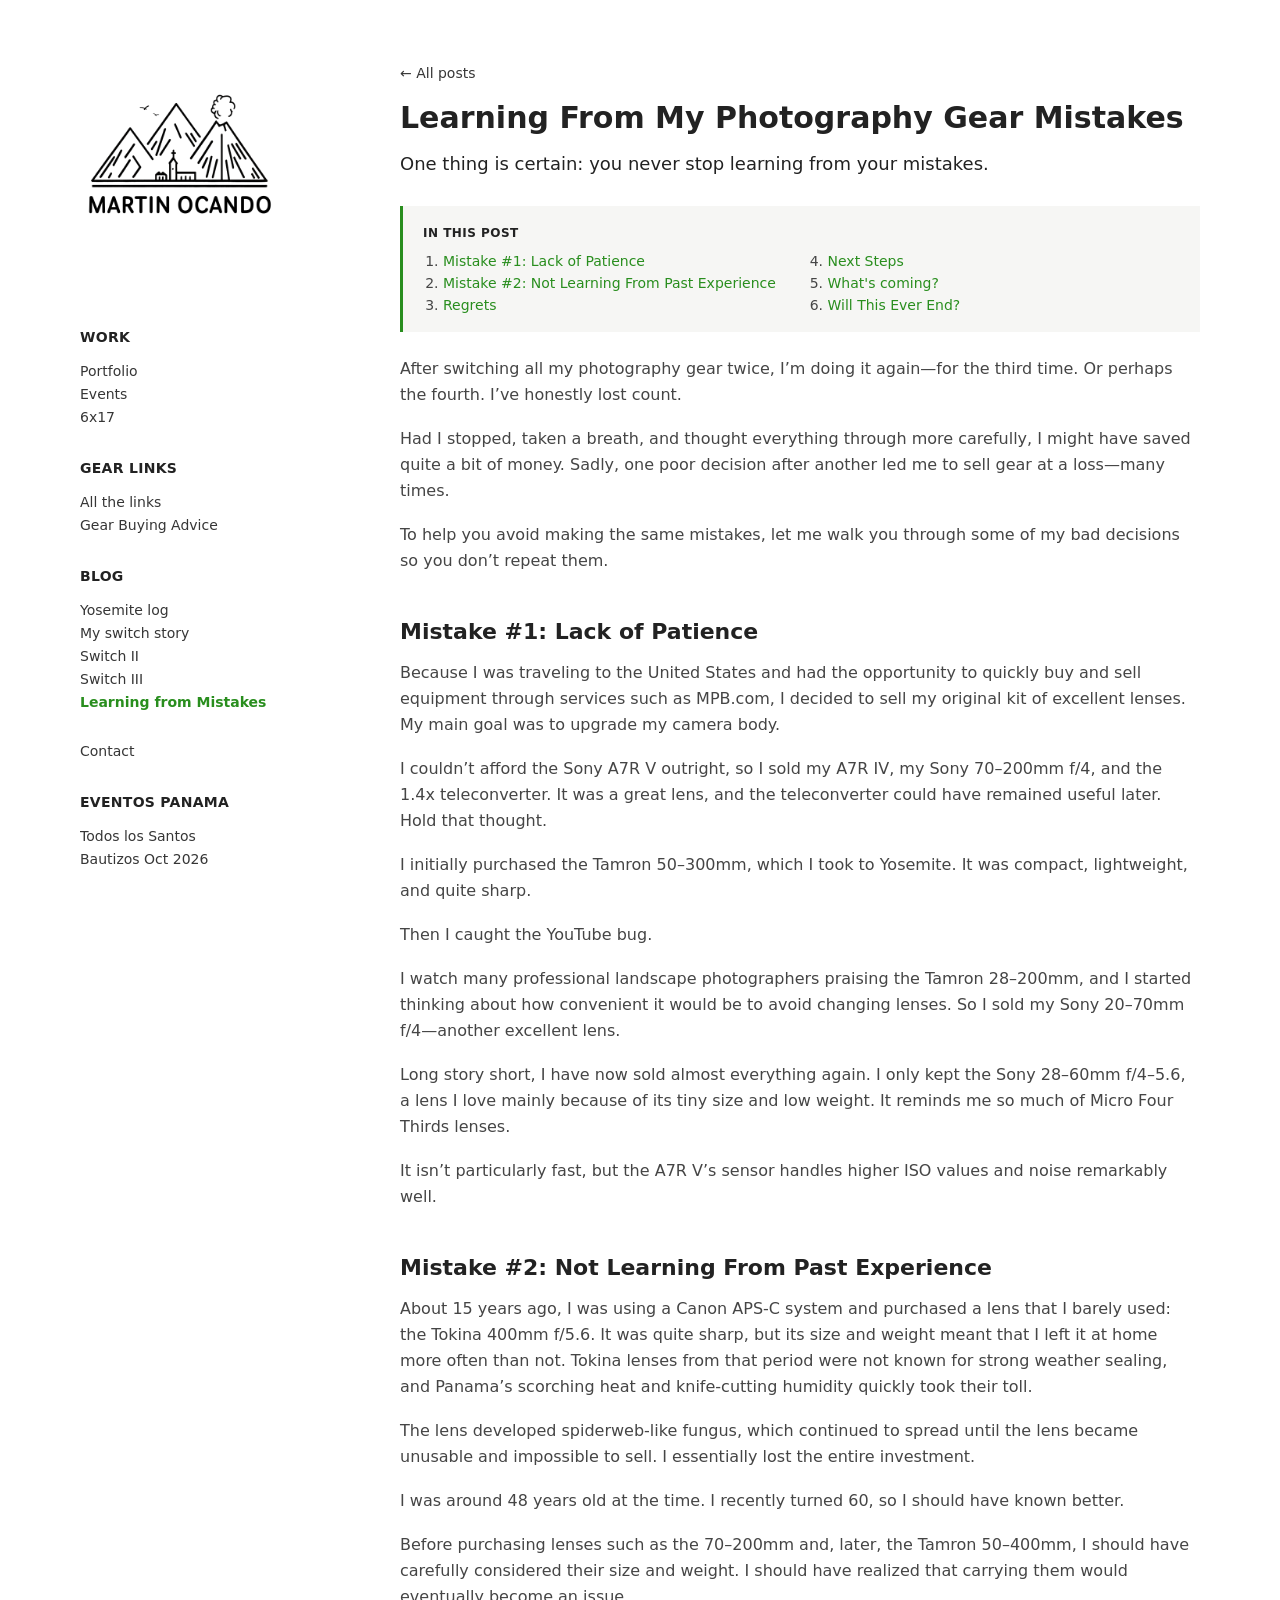
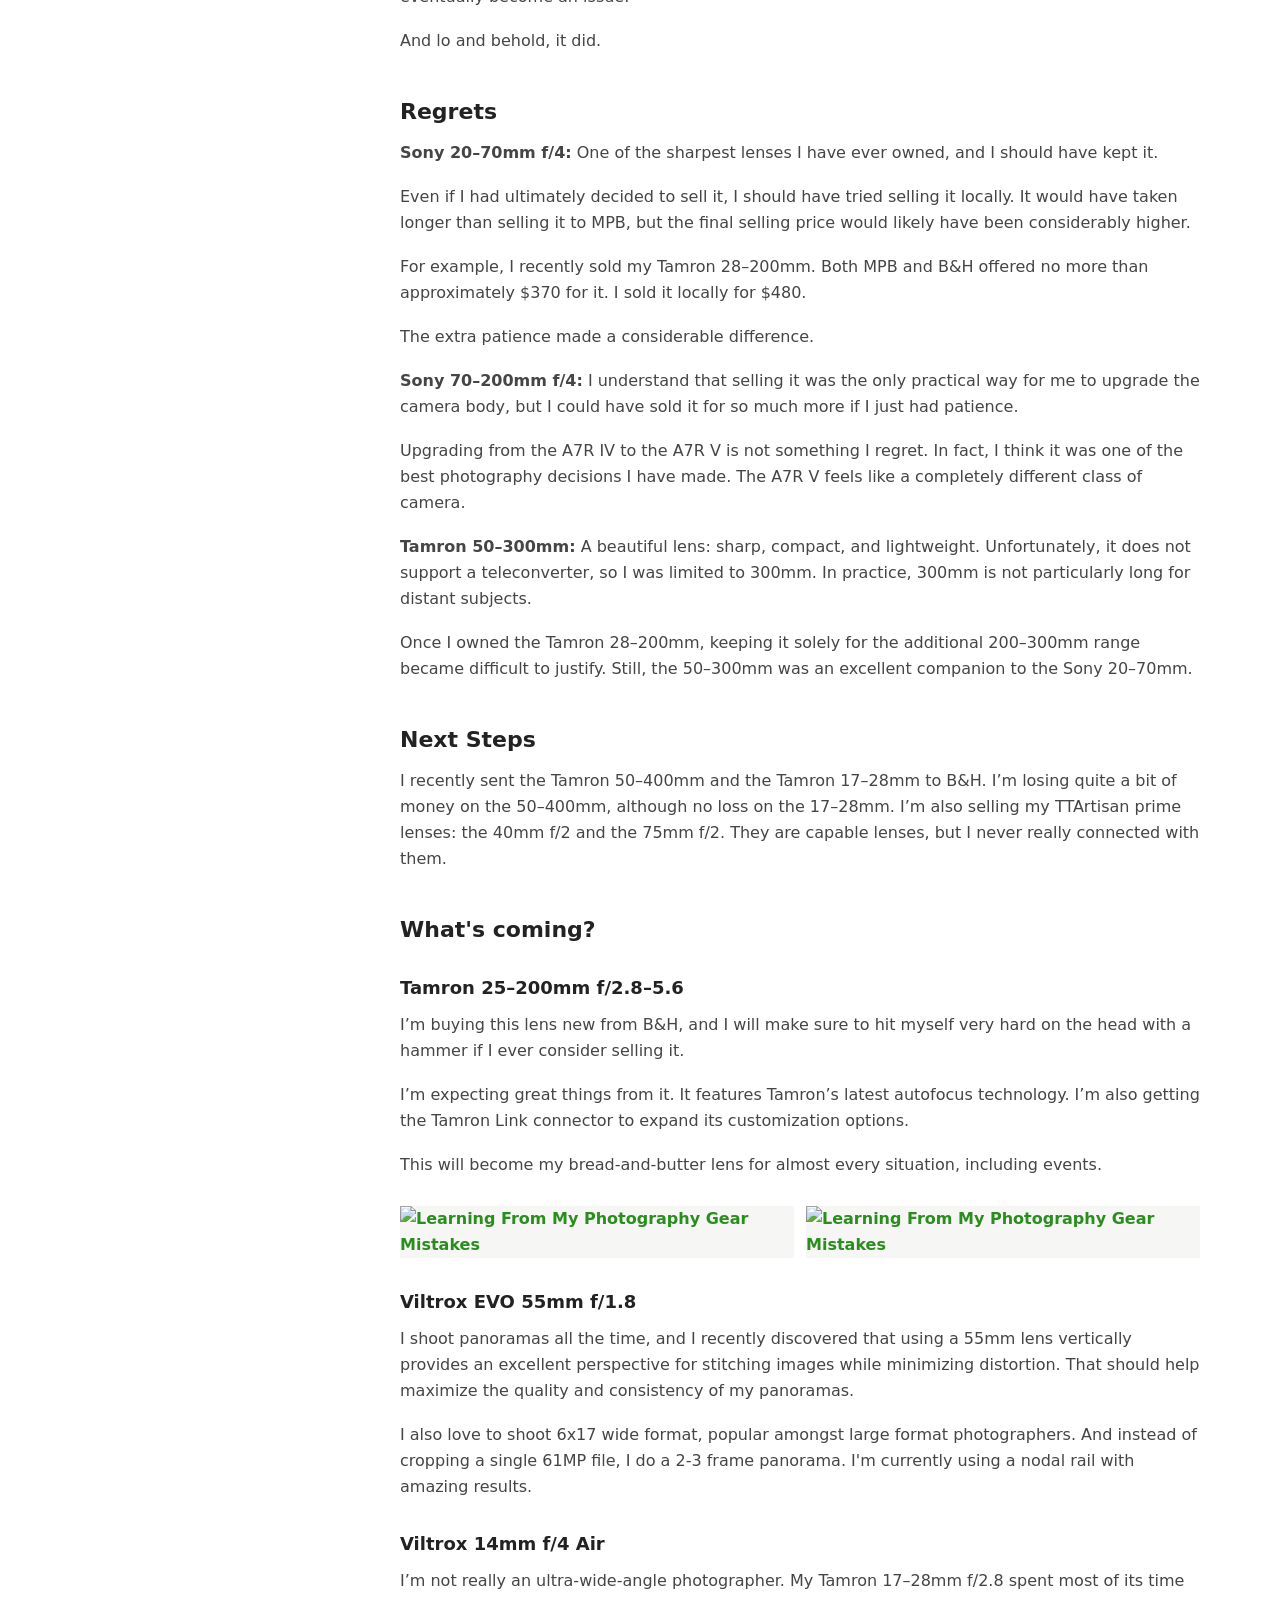
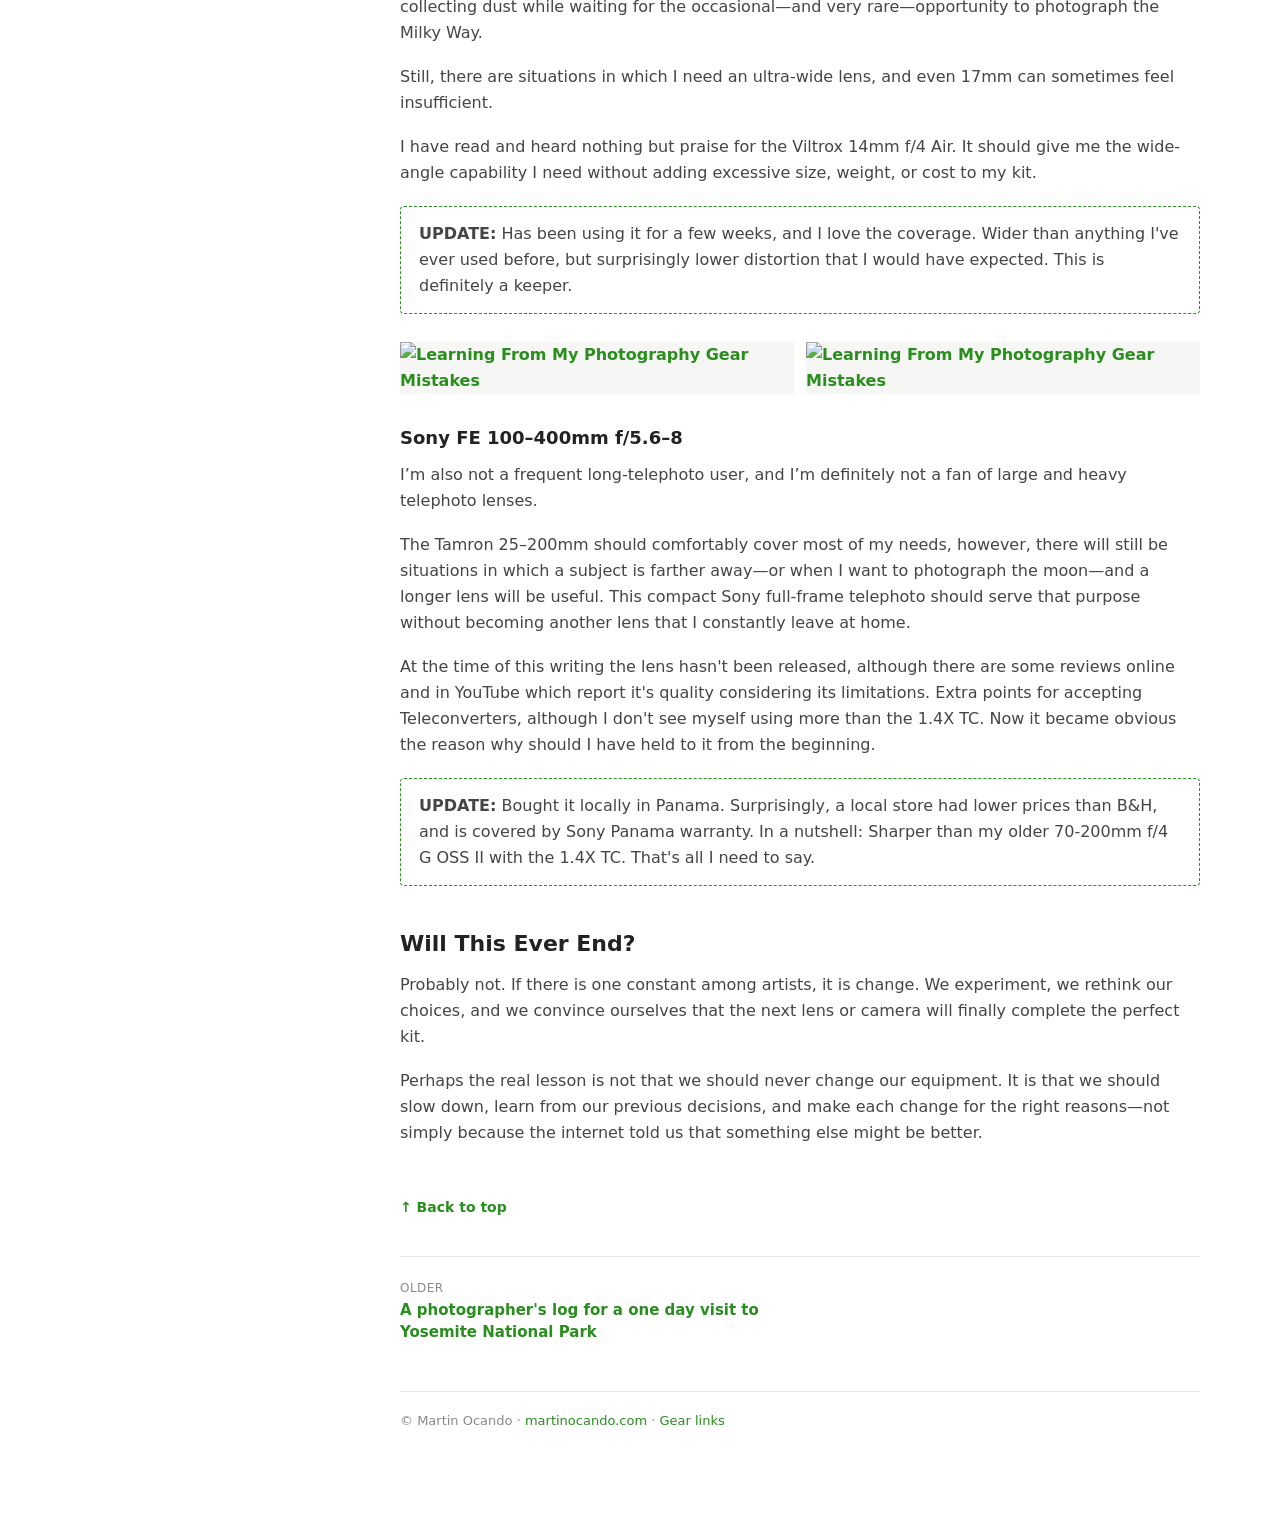
==== learning-from-mistakes.html @ 534004a8 "Add blog pages, styles and logos" ====
<!DOCTYPE html>
<html lang="en">
<head>
<meta charset="utf-8">
<meta name="viewport" content="width=device-width, initial-scale=1">
<title>Learning From My Photography Gear Mistakes · Martin Ocando</title>
<meta name="description" content="One thing is certain: you never stop learning from your mistakes.">
<link rel="canonical" href="https://blog.martinocando.com/learning-from-mistakes">
<link rel="icon" type="image/png" href="/siteicon_white.png">
<meta property="og:title" content="Learning From My Photography Gear Mistakes · Martin Ocando">
<meta property="og:description" content="One thing is certain: you never stop learning from your mistakes.">
<meta property="og:url" content="https://blog.martinocando.com/learning-from-mistakes">
<meta property="og:type" content="article">
<meta property="og:image" content="https://blog.martinocando.com/images/learning-from-mistakes-cover.png">
<link rel="stylesheet" href="/style.css">
</head>
<body>
<div class="layout">

<aside class="sidebar">
  <a class="logo" href="https://martinocando.com/portfolio"><img src="/logo.png" alt="Martin Ocando"></a>
  <button class="menu-toggle" type="button" aria-expanded="false" aria-controls="site-nav">Menu</button>
  <nav class="site-nav" id="site-nav" aria-label="martinocando.com">
    <div class="group">
      <a class="group-title" href="https://martinocando.com/work">Work</a>
      <a href="https://martinocando.com/portfolio">Portfolio</a>
      <a href="https://martinocando.com/events">Events</a>
      <a href="https://martinocando.com/6x17-1">6x17</a>
    </div>
    <div class="group">
      <a class="group-title" href="https://martinocando.com/gear-links">Gear Links</a>
      <a href="https://allthelinks.martinocando.com/">All the links</a>
      <a href="https://martinocando.com/purchasing-gear">Gear Buying Advice</a>
    </div>
    <div class="group">
      <a class="group-title" href="/">Blog</a>
      <a href="/yosemite">Yosemite log</a>
      <a href="/my-switch-story">My switch story</a>
      <a href="/switch-ii">Switch II</a>
      <a href="/switch-iii">Switch III</a>
      <a class="current" href="/learning-from-mistakes">Learning from Mistakes</a>
    </div>
    <div class="group">
      <a href="https://martinocando.com/contact">Contact</a>
    </div>
    <div class="group">
      <a class="group-title" href="https://martinocando.com/eventos-panama">Eventos Panama</a>
      <a href="https://martinocando.com/todos-los-santos">Todos los Santos</a>
      <a href="https://martinocando.com/bautizos-oct-2026">Bautizos Oct 2026</a>
    </div>
  </nav>
</aside>

<main class="content" id="top">
<a class="back" href="/">← All posts</a>
<article>
<header class="post-header">
<h1>Learning From My Photography Gear Mistakes</h1>
<p class="dek">One thing is certain: you never stop learning from your mistakes.</p>
</header>
<nav class="in-post" aria-label="In this post">
  <span>In this post</span>
  <ol>
    <li><a href="#mistake-1-lack-of-patience">Mistake #1: Lack of Patience</a></li>
    <li><a href="#mistake-2-not-learning-from-past-experience">Mistake #2: Not Learning From Past Experience</a></li>
    <li><a href="#regrets">Regrets</a></li>
    <li><a href="#next-steps">Next Steps</a></li>
    <li><a href="#what-s-coming">What's coming?</a></li>
    <li><a href="#will-this-ever-end">Will This Ever End?</a></li>
  </ol>
</nav>

<div class="post-body">
<p>After switching all my photography gear twice, I’m doing it again—for the third time. Or perhaps the fourth. I’ve honestly lost count.</p>

<p>Had I stopped, taken a breath, and thought everything through more carefully, I might have saved quite a bit of money. Sadly, one poor decision after another led me to sell gear at a loss—many times.</p>

<p>To help you avoid making the same mistakes, let me walk you through some of my bad decisions so you don’t repeat them.</p>

<h2 id="mistake-1-lack-of-patience">Mistake #1: Lack of Patience</h2>

<p>Because I was traveling to the United States and had the opportunity to quickly buy and sell equipment through services such as MPB.com, I decided to sell my original kit of excellent lenses. My main goal was to upgrade my camera body.</p>

<p>I couldn’t afford the Sony A7R V outright, so I sold my A7R IV, my Sony 70–200mm f/4, and the 1.4x teleconverter. It was a great lens, and the teleconverter could have remained useful later. Hold that thought.</p>

<p>I initially purchased the Tamron 50–300mm, which I took to Yosemite. It was compact, lightweight, and quite sharp.</p>

<p>Then I caught the YouTube bug.</p>

<p>I watch many professional landscape photographers praising the Tamron 28–200mm, and I started thinking about how convenient it would be to avoid changing lenses. So I sold my Sony 20–70mm f/4—another excellent lens.</p>

<p>Long story short, I have now sold almost everything again. I only kept the Sony 28–60mm f/4–5.6, a lens I love mainly because of its tiny size and low weight. It reminds me so much of Micro Four Thirds lenses.</p>

<p>It isn’t particularly fast, but the A7R V’s sensor handles higher ISO values and noise remarkably well.</p>

<h2 id="mistake-2-not-learning-from-past-experience">Mistake #2: Not Learning From Past Experience</h2>

<p>About 15 years ago, I was using a Canon APS-C system and purchased a lens that I barely used: the Tokina 400mm f/5.6. It was quite sharp, but its size and weight meant that I left it at home more often than not. Tokina lenses from that period were not known for strong weather sealing, and Panama’s scorching heat and knife-cutting humidity quickly took their toll.</p>

<p>The lens developed spiderweb-like fungus, which continued to spread until the lens became unusable and impossible to sell. I essentially lost the entire investment.</p>

<p>I was around 48 years old at the time. I recently turned 60, so I should have known better.</p>

<p>Before purchasing lenses such as the 70–200mm and, later, the Tamron 50–400mm, I should have carefully considered their size and weight. I should have realized that carrying them would eventually become an issue.</p>

<p>And lo and behold, it did.</p>

<h2 id="regrets">Regrets</h2>

<p><strong>Sony 20–70mm f/4:</strong> One of the sharpest lenses I have ever owned, and I should have kept it.</p>

<p>Even if I had ultimately decided to sell it, I should have tried selling it locally. It would have taken longer than selling it to MPB, but the final selling price would likely have been considerably higher.</p>

<p>For example, I recently sold my Tamron 28–200mm. Both MPB and B&amp;H offered no more than approximately $370 for it. I sold it locally for $480.</p>

<p>The extra patience made a considerable difference.</p>

<p><strong>Sony 70–200mm f/4:</strong> I understand that selling it was the only practical way for me to upgrade the camera body, but I could have sold it for so much more if I just had patience.</p>

<p>Upgrading from the A7R IV to the A7R V is not something I regret. In fact, I think it was one of the best photography decisions I have made. The A7R V feels like a completely different class of camera.</p>

<p><strong>Tamron 50–300mm:</strong> A beautiful lens: sharp, compact, and lightweight. Unfortunately, it does not support a teleconverter, so I was limited to 300mm. In practice, 300mm is not particularly long for distant subjects.</p>

<p>Once I owned the Tamron 28–200mm, keeping it solely for the additional 200–300mm range became difficult to justify. Still, the 50–300mm was an excellent companion to the Sony 20–70mm.</p>

<h2 id="next-steps">Next Steps</h2>

<p>I recently sent the Tamron 50–400mm and the Tamron 17–28mm to B&amp;H. I’m losing quite a bit of money on the 50–400mm, although no loss on the 17–28mm. I’m also selling my TTArtisan prime lenses: the 40mm f/2 and the 75mm f/2. They are capable lenses, but I never really connected with them.</p>

<h2 id="what-s-coming">What's coming?</h2>

<h3 id="tamron-25-200mm-f-2-8-5-6">Tamron 25–200mm f/2.8–5.6</h3>

<p>I’m buying this lens new from B&amp;H, and I will make sure to hit myself very hard on the head with a hammer if I ever consider selling it.</p>

<p>I’m expecting great things from it. It features Tamron’s latest autofocus technology. I’m also getting the Tamron Link connector to expand its customization options.</p>

<p>This will become my bread-and-butter lens for almost every situation, including events.</p>

<figure class="grid">
    <a href="images/learning-from-mistakes-01.png" target="_blank"><img src="images/learning-from-mistakes-01.png" alt="Learning From My Photography Gear Mistakes" loading="lazy"></a>
    <a href="images/learning-from-mistakes-02.png" target="_blank"><img src="images/learning-from-mistakes-02.png" alt="Learning From My Photography Gear Mistakes" loading="lazy"></a>
</figure>

<h3 id="viltrox-evo-55mm-f-1-8">Viltrox EVO 55mm f/1.8</h3>

<p>I shoot panoramas all the time, and I recently discovered that using a 55mm lens vertically provides an excellent perspective for stitching images while minimizing distortion. That should help maximize the quality and consistency of my panoramas.</p>

<p>I also love to shoot 6x17 wide format, popular amongst large format photographers. And instead of cropping a single 61MP file, I do a 2-3 frame panorama. I'm currently using a nodal rail with amazing results.</p>

<h3 id="viltrox-14mm-f-4-air">Viltrox 14mm f/4 Air</h3>

<p>I’m not really an ultra-wide-angle photographer. My Tamron 17–28mm f/2.8 spent most of its time collecting dust while waiting for the occasional—and very rare—opportunity to photograph the Milky Way.</p>

<p>Still, there are situations in which I need an ultra-wide lens, and even 17mm can sometimes feel insufficient.</p>

<p>I have read and heard nothing but praise for the Viltrox 14mm f/4 Air. It should give me the wide-angle capability I need without adding excessive size, weight, or cost to my kit.</p>

<aside class="update"><p><strong>UPDATE:</strong> Has been using it for a few weeks, and I love the coverage. Wider than anything I've ever used before, but surprisingly lower distortion that I would have expected. This is definitely a keeper.</p></aside>

<figure class="grid">
    <a href="images/learning-from-mistakes-03.png" target="_blank"><img src="images/learning-from-mistakes-03.png" alt="Learning From My Photography Gear Mistakes" loading="lazy"></a>
    <a href="images/learning-from-mistakes-04.png" target="_blank"><img src="images/learning-from-mistakes-04.png" alt="Learning From My Photography Gear Mistakes" loading="lazy"></a>
</figure>

<h3 id="sony-fe-100-400mm-f-5-6-8">Sony FE 100–400mm f/5.6–8</h3>

<p>I’m also not a frequent long-telephoto user, and I’m definitely not a fan of large and heavy telephoto lenses.</p>

<p>The Tamron 25–200mm should comfortably cover most of my needs, however, there will still be situations in which a subject is farther away—or when I want to photograph the moon—and a longer lens will be useful. This compact Sony full-frame telephoto should serve that purpose without becoming another lens that I constantly leave at home.</p>

<p>At the time of this writing the lens hasn't been released, although there are some reviews online and in YouTube which report it's quality considering its limitations. Extra points for accepting Teleconverters, although I don't see myself using more than the 1.4X TC. Now it became obvious the reason why should I have held to it from the beginning.</p>

<aside class="update"><p><strong>UPDATE:</strong> Bought it locally in Panama. Surprisingly, a local store had lower prices than B&amp;H, and is covered by Sony Panama warranty. In a nutshell: Sharper than my older 70-200mm f/4 G OSS II with the 1.4X TC. That's all I need to say.</p></aside>

<h2 id="will-this-ever-end">Will This Ever End?</h2>

<p>Probably not. If there is one constant among artists, it is change. We experiment, we rethink our choices, and we convince ourselves that the next lens or camera will finally complete the perfect kit.</p>

<p>Perhaps the real lesson is not that we should never change our equipment. It is that we should slow down, learn from our previous decisions, and make each change for the right reasons—not simply because the internet told us that something else might be better.</p>
</div>
</article>

<a class="top" href="#top">↑ Back to top</a>
<nav class="prev-next"><a class="older" href="/yosemite"><span>Older</span>A photographer's log for a one day visit to Yosemite National Park</a><span></span></nav>

<footer>
  © Martin Ocando · <a href="https://martinocando.com/">martinocando.com</a> · <a href="https://allthelinks.martinocando.com/">Gear links</a>
</footer>
</main>

</div>
<script src="/site.js"></script>
</body>
</html>
---- style.css ----
/* Shared styles for blog.martinocando.com — matches the look of martinocando.com */
:root {
  --bg: #ffffff;
  --heading: #222222;
  --text: #454545;
  --nav: #363636;
  --muted: #8a8a8a;
  --rule: #e8e8e8;
  --soft: #f6f6f4;
  --accent: #298e1e;
  --accent-soft: #eef6ec;
  --font: Verdana, Geneva, "DejaVu Sans", sans-serif;
}
* { box-sizing: border-box; }
html { scroll-behavior: smooth; background: var(--bg); color-scheme: light; }
body { margin: 0; background: var(--bg); color: var(--text); font: 16px/26px var(--font); }
a { color: var(--accent); font-weight: 700; text-decoration: none; }
a:hover { text-decoration: underline; }

/* ---------- Layout: left sidebar + content ---------- */
.layout {
  display: grid;
  grid-template-columns: 240px minmax(0, 800px);
  justify-content: center;
  column-gap: 80px;
  padding: 0 40px;
  min-height: 100vh;
}
.sidebar {
  position: sticky; top: 0; align-self: start;
  max-height: 100vh; overflow-y: auto;
  width: 240px;
  padding: 60px 0 40px;
}
.logo { display: inline-block; }
.logo img { width: 200px; height: auto; display: block; }
.menu-toggle { display: none; }
.site-nav { margin-top: 56px; font-size: 14px; }
.site-nav .group { margin-bottom: 26px; }
.site-nav .group-title {
  display: block; color: var(--heading); font-weight: 700; text-transform: uppercase;
  font-size: 14px; margin-bottom: 10px; letter-spacing: .02em;
}
.site-nav .group a:not(.group-title) { display: block; color: var(--nav); font-weight: 400; line-height: 23px; }
.site-nav a.current, .site-nav a.current-group { color: var(--accent) !important; font-weight: 700 !important; }

.content { padding: 30px 0 80px; min-width: 0; }

/* ---------- Blog index (table of contents) ---------- */
h1 { color: var(--heading); font-size: 30px; line-height: 36px; font-weight: 700; margin: 30px 0 14px; }
.lead { margin: 0 0 32px; }
.cards { list-style: none; margin: 0; padding: 0; }
.card {
  display: grid; grid-template-columns: 240px 1fr; gap: 24px;
  padding: 24px 0; border-top: 1px solid var(--rule);
}
.card:last-child { border-bottom: 1px solid var(--rule); }
.card-img img { width: 100%; aspect-ratio: 4 / 3; object-fit: cover; display: block; background: var(--soft); }
.card h2 { font-size: 20px; line-height: 26px; margin: 0 0 6px; }
.card h2 a { color: var(--heading); }
.card-series { margin: 0 0 4px; font-size: 12px; text-transform: uppercase; letter-spacing: .04em; color: var(--accent); font-weight: 700; }
.card-date, .post-date { margin: 0 0 8px; font-size: 13px; color: var(--muted); }
.card-excerpt { margin: 0 0 10px; font-size: 15px; line-height: 24px; }
.read { font-size: 14px; }

/* ---------- Post ---------- */
.back { display: inline-block; margin-top: 30px; font-size: 14px; font-weight: 400; color: var(--nav); }
.post-header h1 { margin-top: 14px; }
.dek { font-size: 18px; line-height: 28px; color: var(--heading); margin: 0 0 10px; }
.series {
  display: inline-block; margin: 8px 0 0; padding: 6px 12px; font-size: 13px;
  background: var(--accent-soft); border-radius: 4px;
}
.series strong { color: var(--heading); }

.in-post {
  margin: 28px 0 8px; padding: 16px 20px; background: var(--soft); border-left: 3px solid var(--accent);
  font-size: 14px; line-height: 22px;
}
.in-post span { display: block; font-weight: 700; color: var(--heading); text-transform: uppercase; font-size: 12px; letter-spacing: .04em; margin-bottom: 6px; }
.in-post ol { margin: 0; padding-left: 20px; columns: 2; column-gap: 32px; }
.in-post li { break-inside: avoid; }
.in-post a { font-weight: 400; }

.post-body { margin-top: 24px; }
.post-body p { margin: 0 0 18px; }
.post-body h2 { color: var(--heading); font-size: 22px; line-height: 28px; margin: 44px 0 14px; scroll-margin-top: 20px; }
.post-body h3 { color: var(--heading); font-size: 18px; line-height: 24px; margin: 32px 0 12px; scroll-margin-top: 20px; }
.post-body ul, .post-body ol { margin: 0 0 20px; padding-left: 24px; }
.post-body li { margin: 0 0 8px; padding-left: 4px; }
.post-body li::marker { color: var(--heading); }

figure { margin: 28px 0; }
figure img { display: block; max-width: 100%; height: auto; margin: 0 auto; background: var(--soft); }
figure.grid { display: grid; grid-template-columns: repeat(2, 1fr); gap: 12px; align-items: center; }
figure.grid figcaption { grid-column: 1 / -1; }
figcaption { margin-top: 10px; font-size: 14px; line-height: 20px; color: var(--muted); text-align: center; font-style: italic; }

.tip {
  margin: 28px 0; padding: 18px 22px; background: var(--accent-soft);
  border-left: 4px solid var(--accent); border-radius: 0 4px 4px 0;
}
.tip-label {
  display: block; font-size: 12px; font-weight: 700; text-transform: uppercase; letter-spacing: .06em;
  color: var(--accent); margin-bottom: 6px;
}
.tip p { margin: 0; color: var(--heading); }
.update { margin: 20px 0; padding: 14px 18px; border: 1px dashed var(--accent); border-radius: 4px; }
.update p { margin: 0; }

.top { display: inline-block; margin-top: 30px; font-size: 14px; }
.prev-next {
  display: grid; grid-template-columns: 1fr 1fr; gap: 16px;
  margin-top: 36px; padding-top: 20px; border-top: 1px solid var(--rule);
}
.prev-next a { display: block; font-size: 15px; line-height: 22px; }
.prev-next span { display: block; font-size: 12px; text-transform: uppercase; letter-spacing: .04em; color: var(--muted); font-weight: 400; }
.prev-next .newer { text-align: right; }

footer { margin-top: 48px; padding-top: 16px; border-top: 1px solid var(--rule); font-size: 13px; color: var(--muted); }
footer a { font-weight: 400; }

/* ---------- Tablet / phone ---------- */
@media (max-width: 900px) {
  .layout { display: block; padding: 0; }
  .sidebar {
    position: static; max-height: none; overflow: visible; width: auto;
    padding: 24px 16px 0; display: flex; flex-wrap: wrap; align-items: center; justify-content: space-between;
  }
  .logo img { width: 120px; }
  .menu-toggle {
    display: block; font: 700 13px var(--font); text-transform: uppercase; color: var(--heading);
    background: none; border: 1px solid var(--rule); border-radius: 4px; padding: 8px 12px; cursor: pointer;
  }
  .site-nav { display: none; width: 100%; margin-top: 20px; padding-top: 20px; border-top: 1px solid var(--rule); }
  .site-nav.open { display: block; }
  .content { padding: 0 16px 64px; }
  h1 { font-size: 26px; line-height: 32px; margin-top: 24px; }
  .card { grid-template-columns: 1fr; gap: 14px; }
  .in-post ol { columns: 1; }
  .prev-next { grid-template-columns: 1fr; }
  .prev-next .newer { text-align: left; }
}
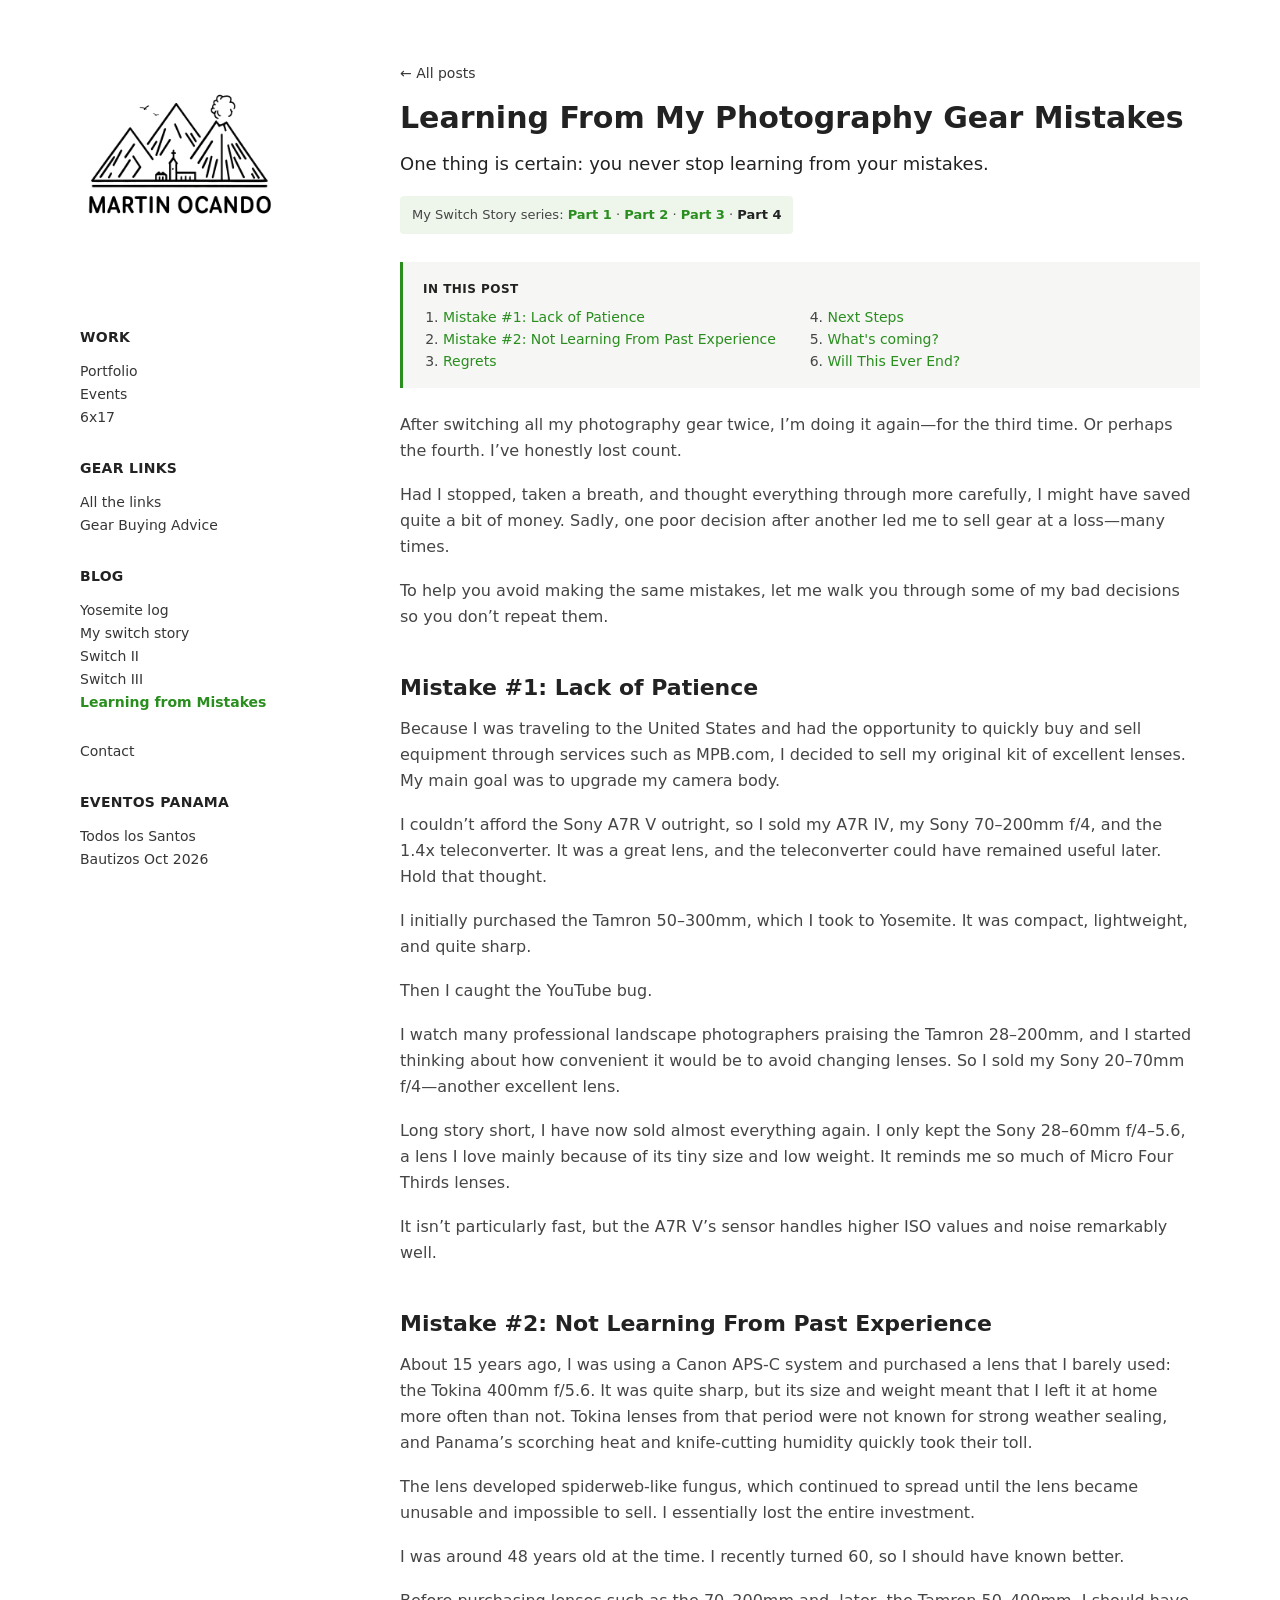
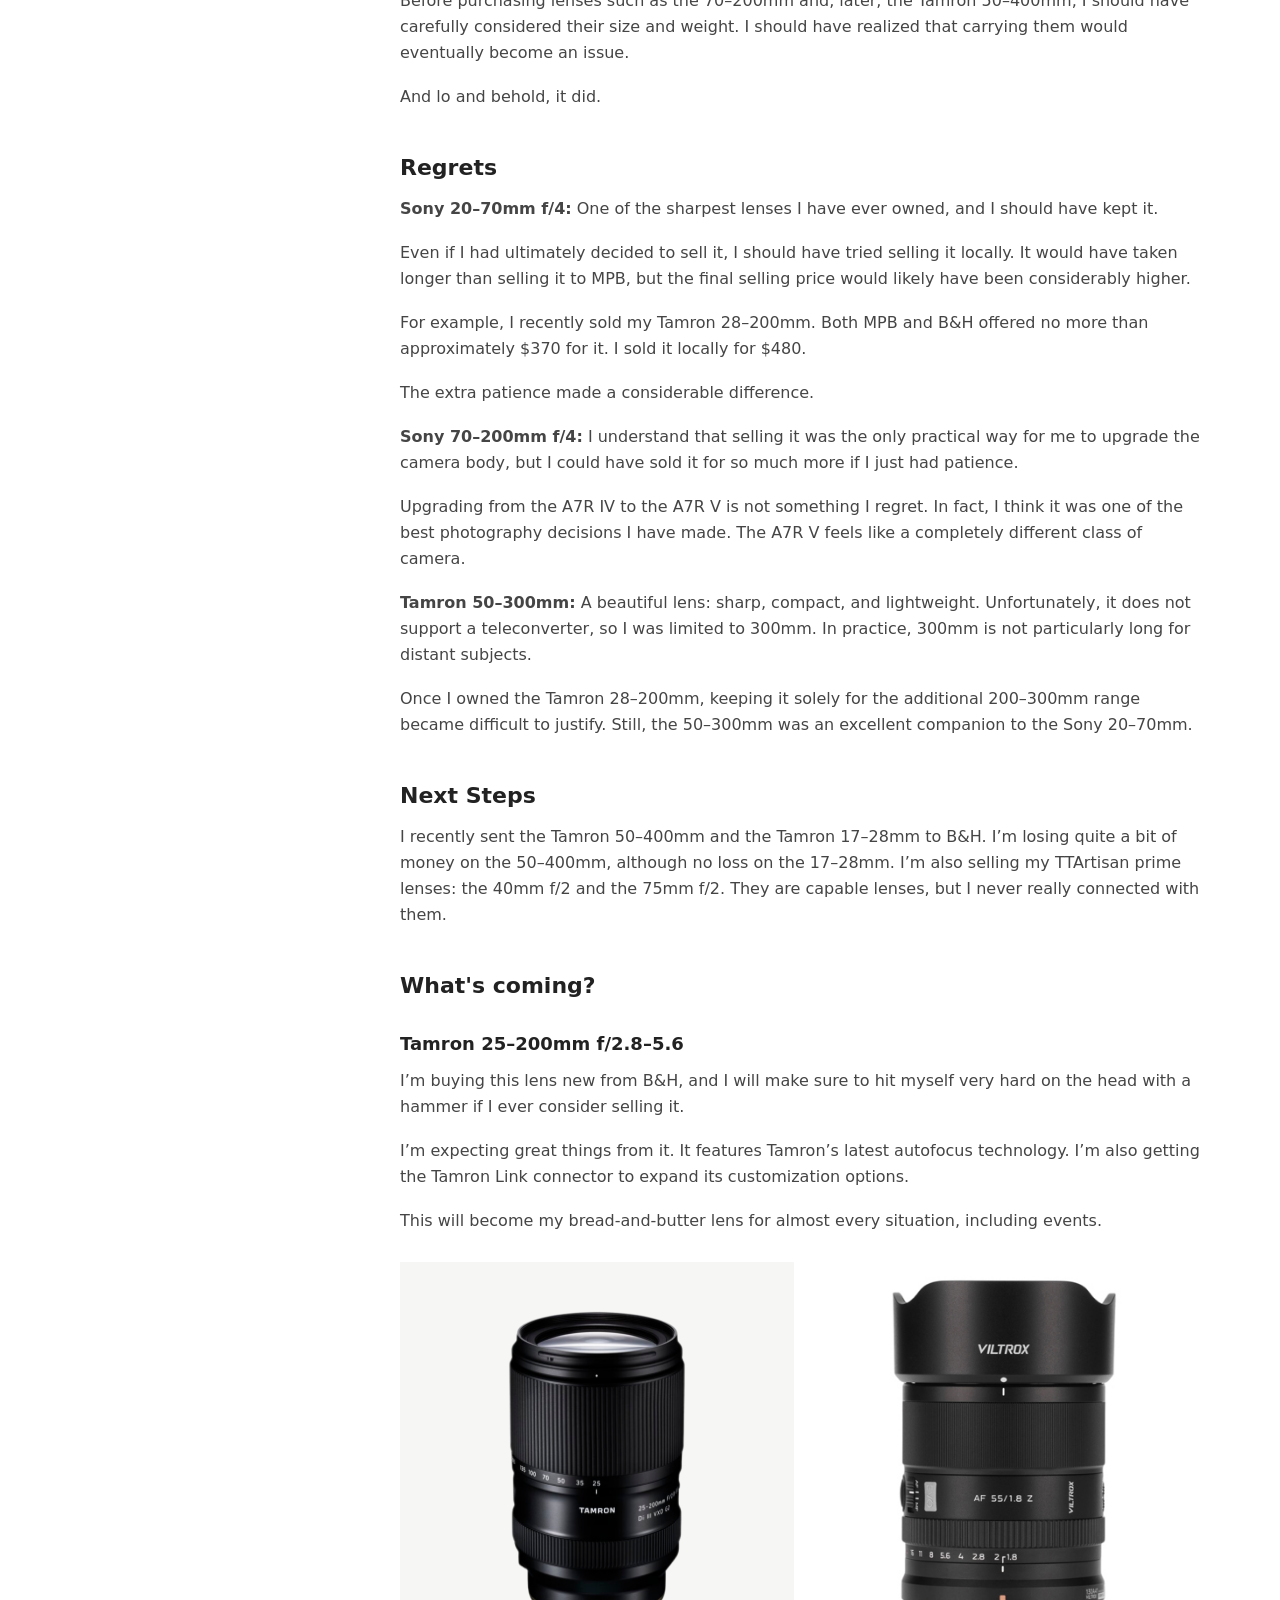
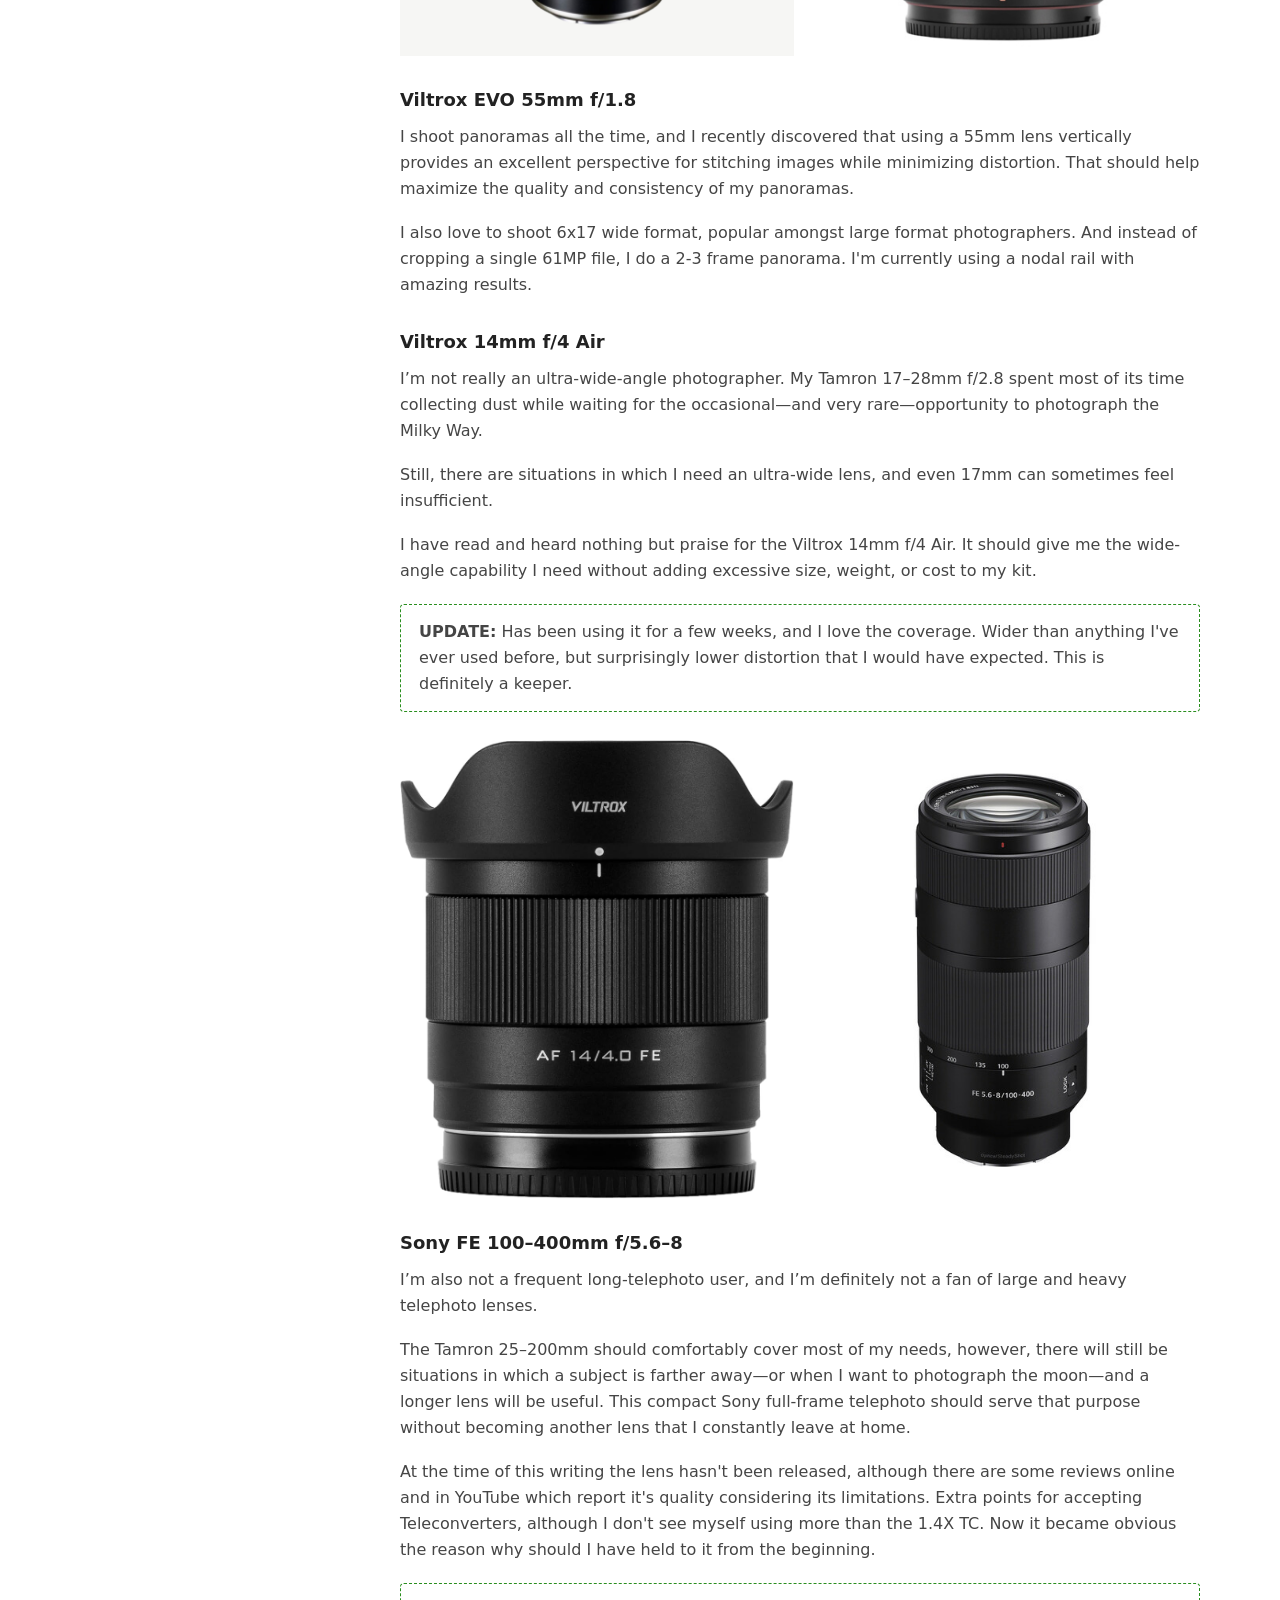
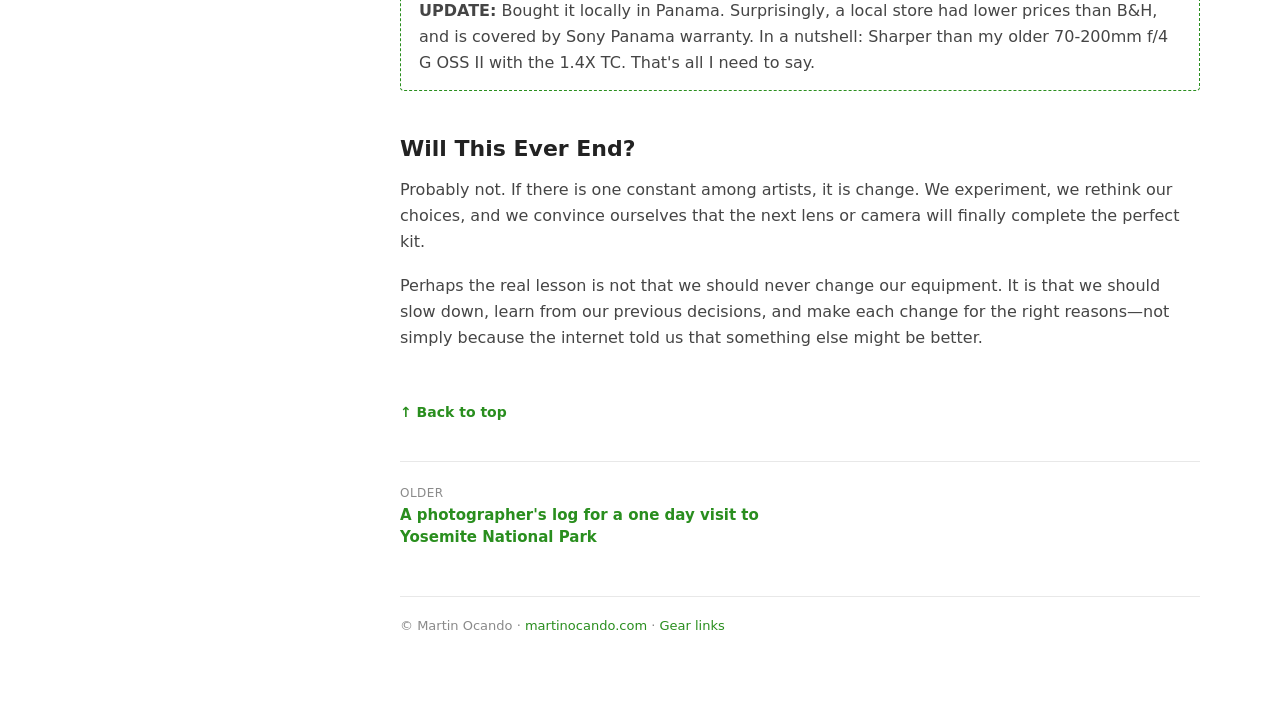
==== commit 9e825d95: "Make Learning from Mistakes Part 4 of My Switch Story" ====
--- a/learning-from-mistakes.html
+++ b/learning-from-mistakes.html
@@ -57,6 +57,7 @@
 <header class="post-header">
 <h1>Learning From My Photography Gear Mistakes</h1>
 <p class="dek">One thing is certain: you never stop learning from your mistakes.</p>
+<p class="series">My Switch Story series: <a href="/my-switch-story">Part 1</a> · <a href="/switch-ii">Part 2</a> · <a href="/switch-iii">Part 3</a> · <strong>Part 4</strong></p>
 </header>
 <nav class="in-post" aria-label="In this post">
   <span>In this post</span>
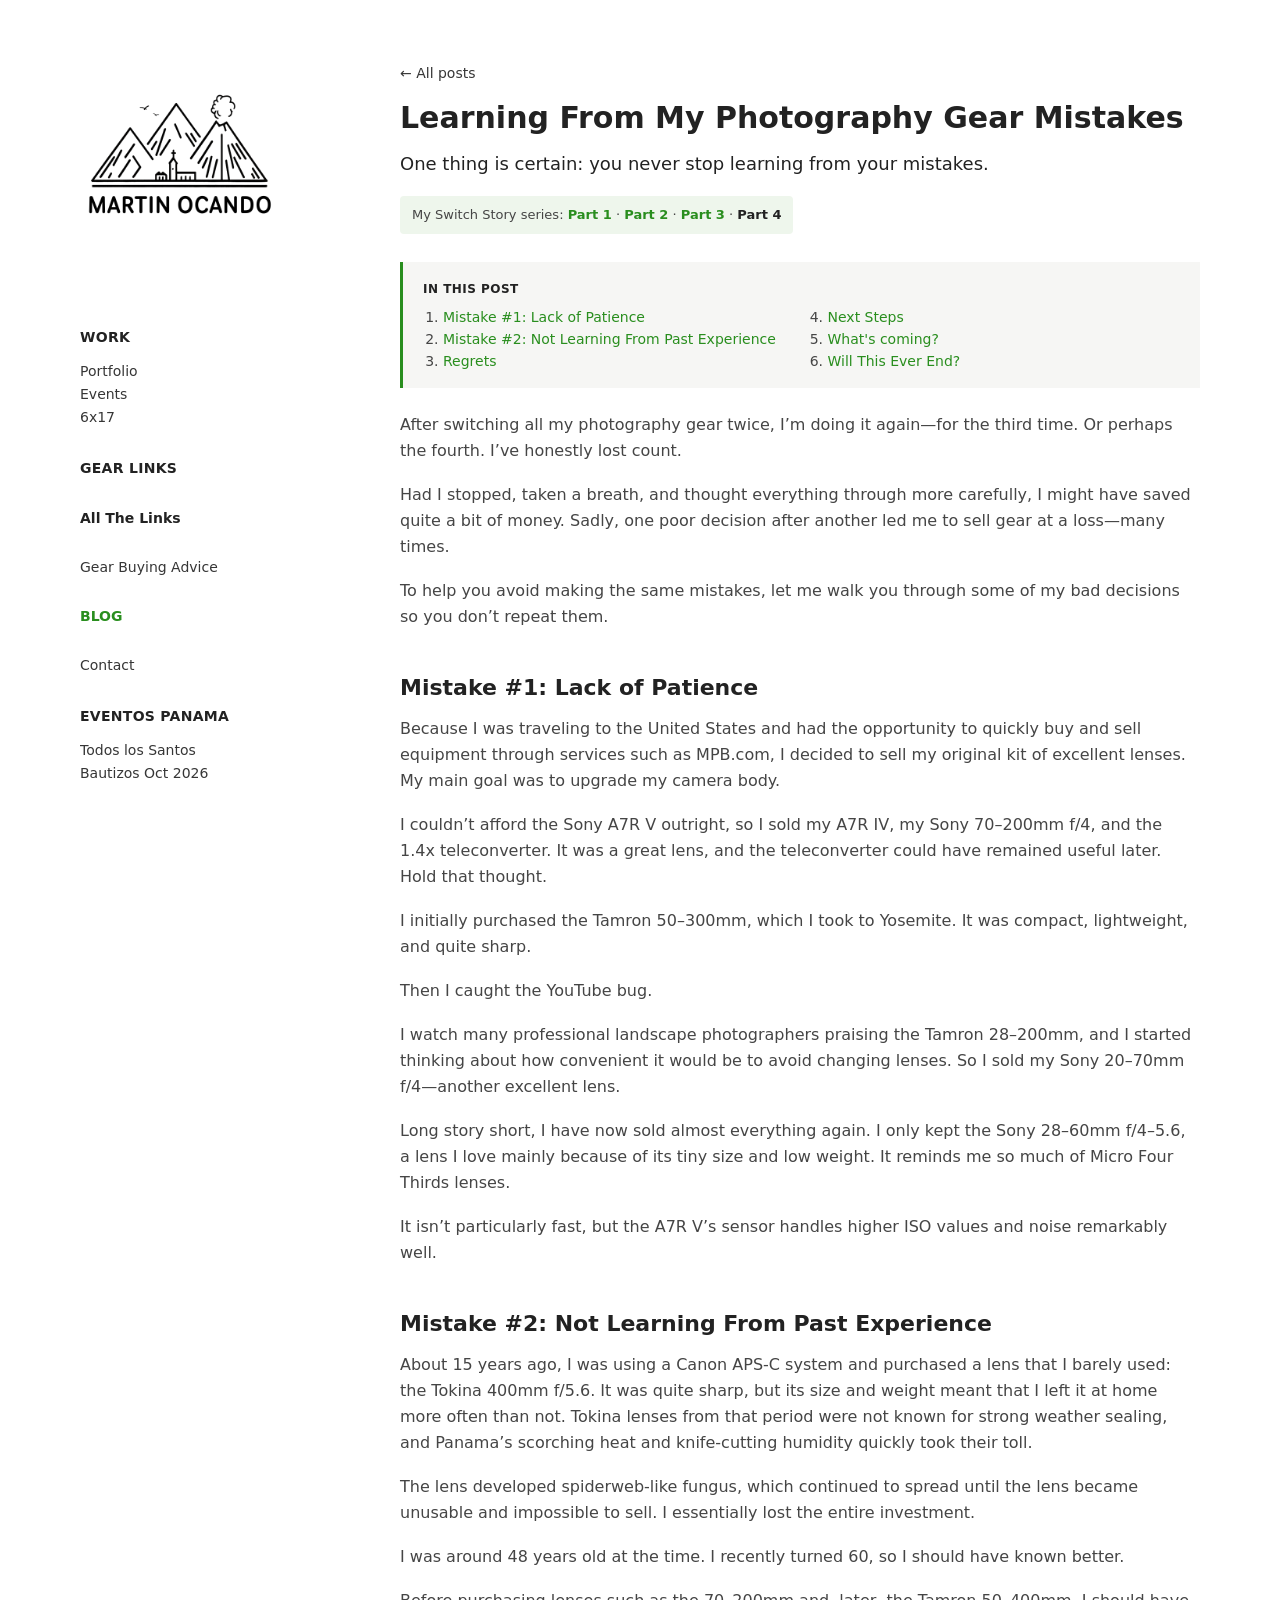
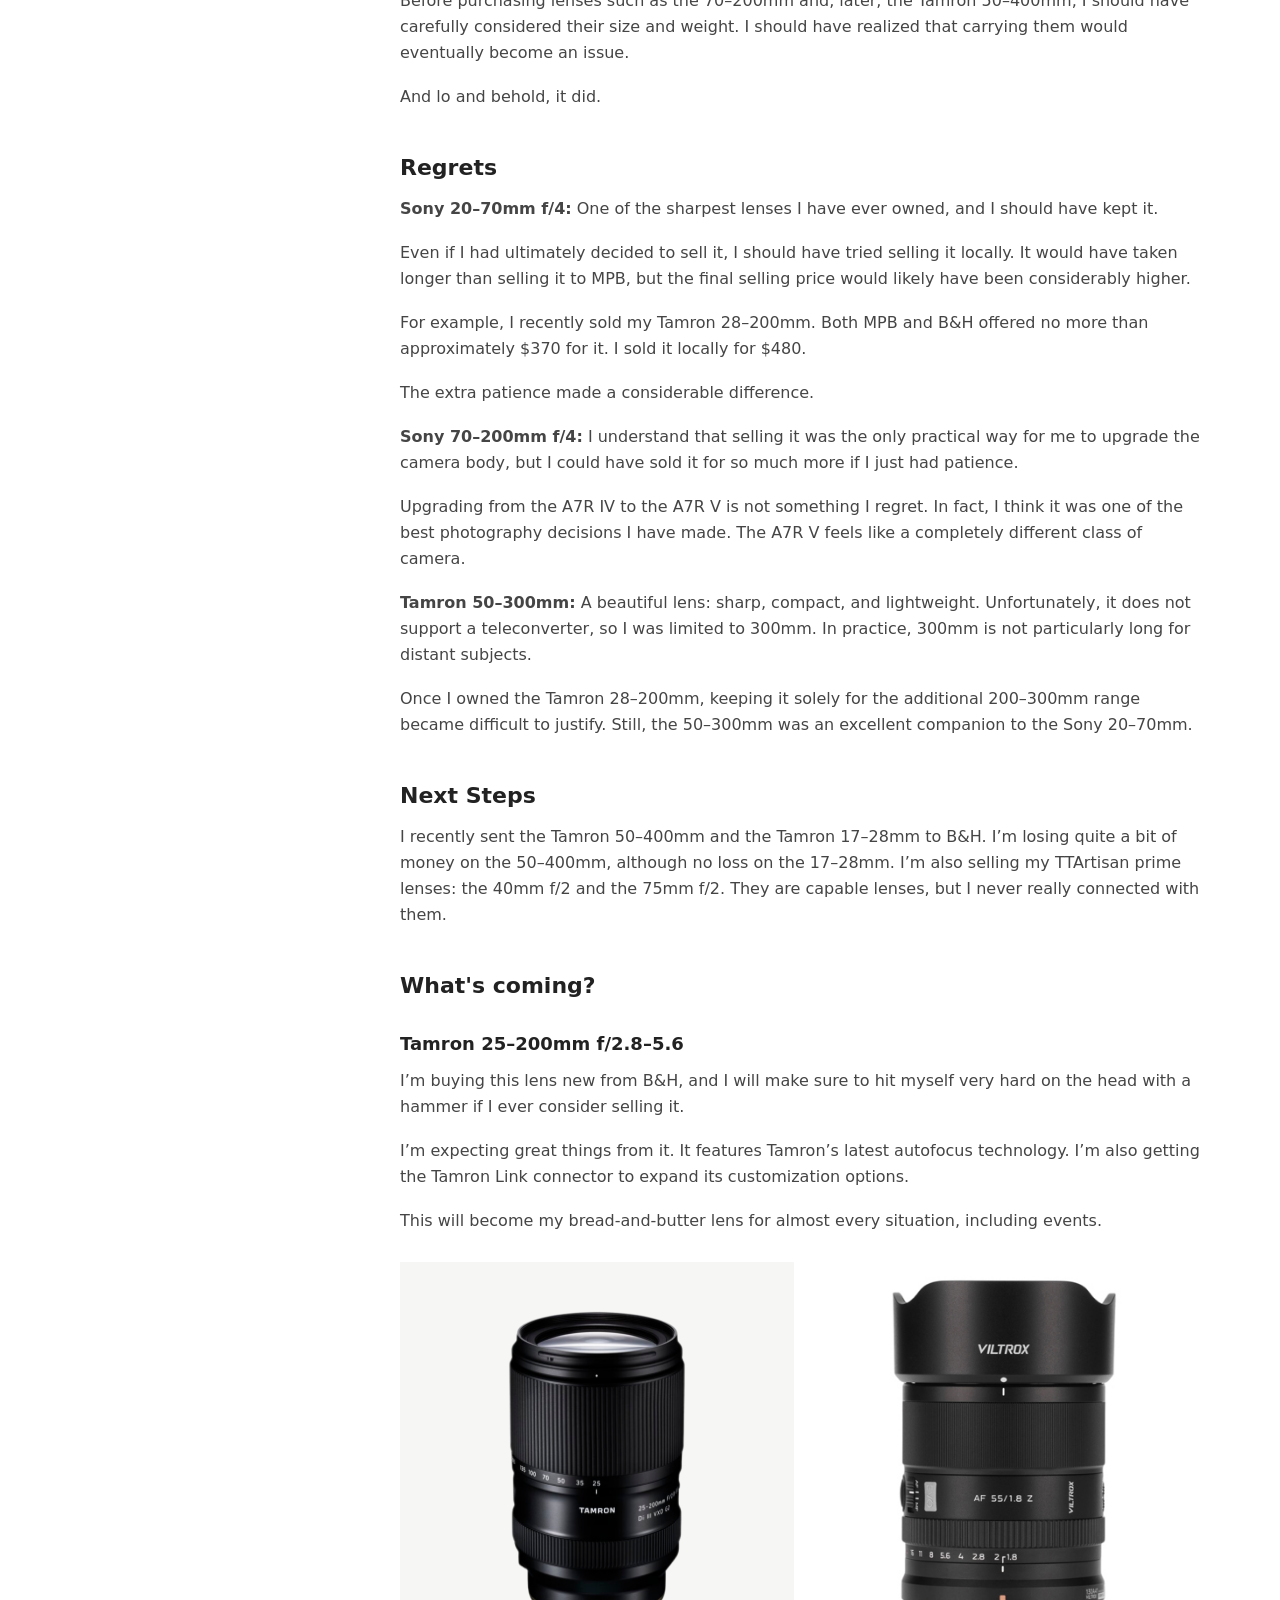
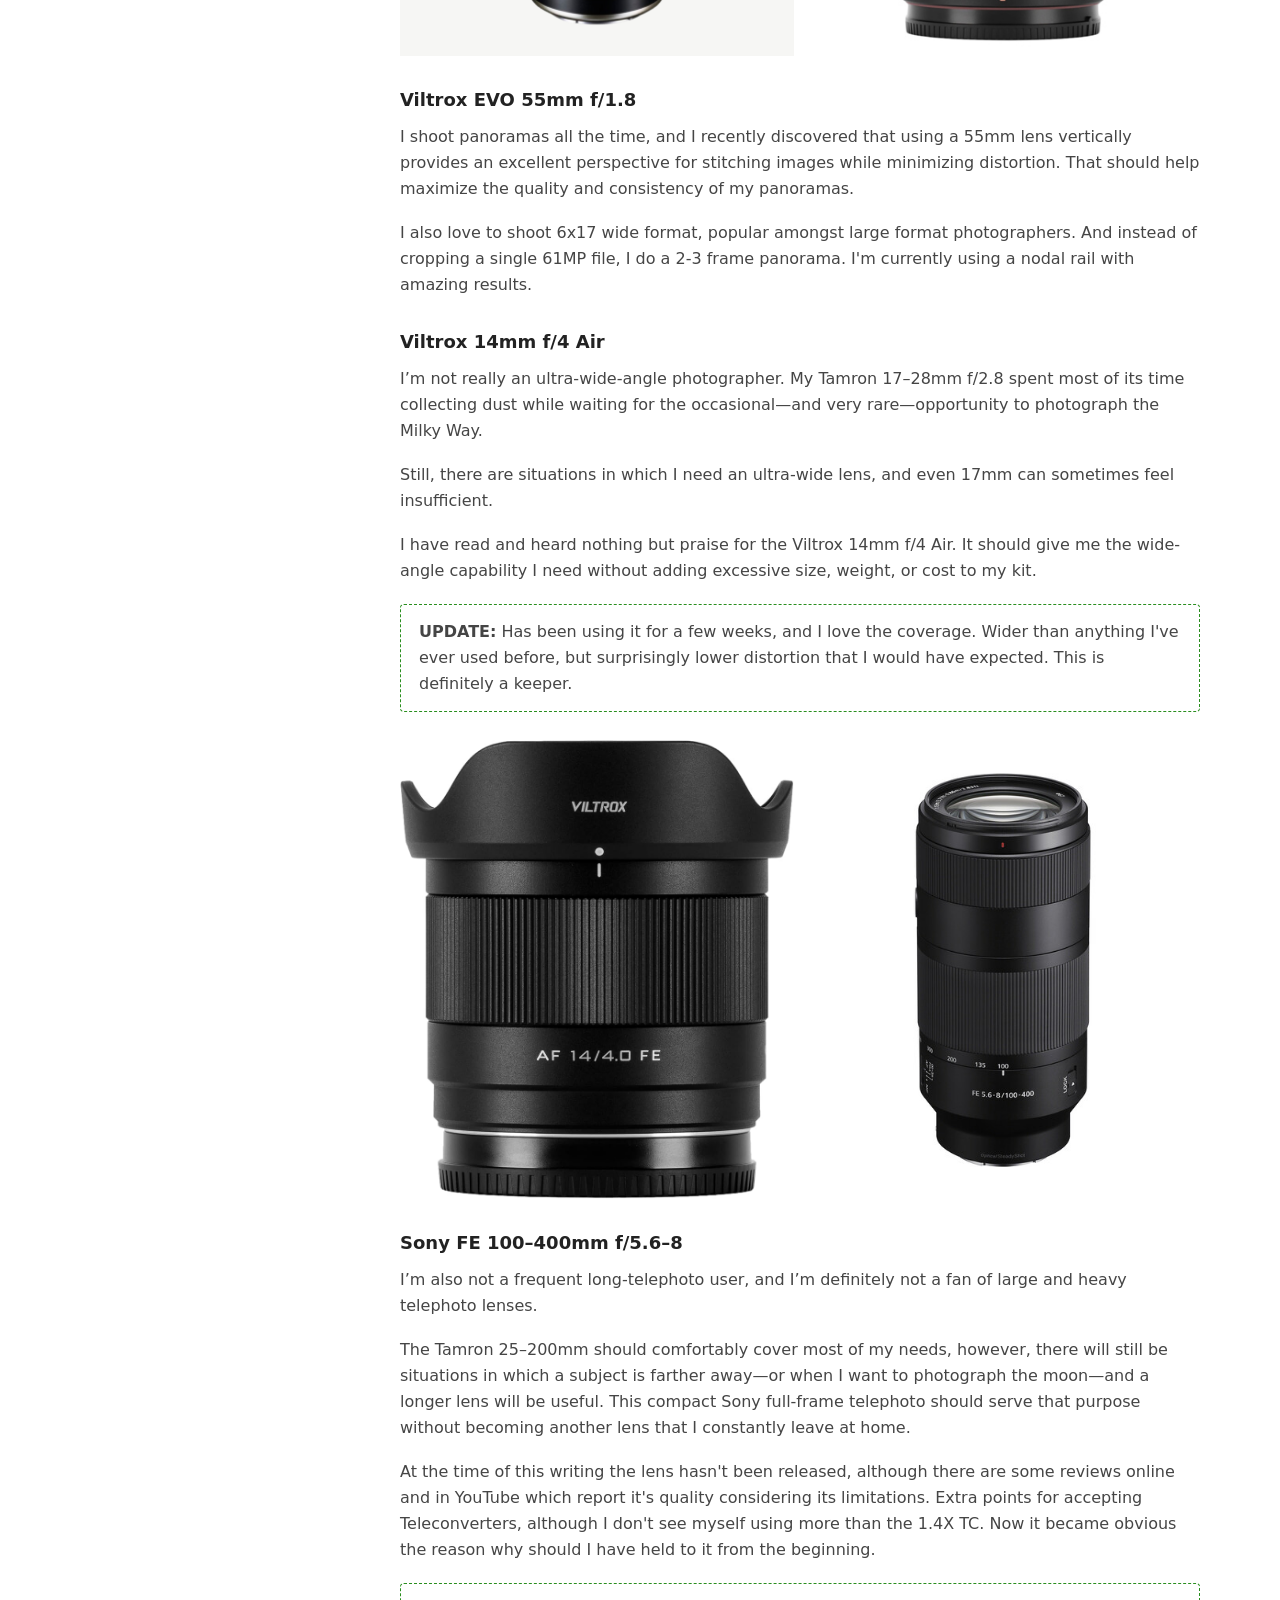
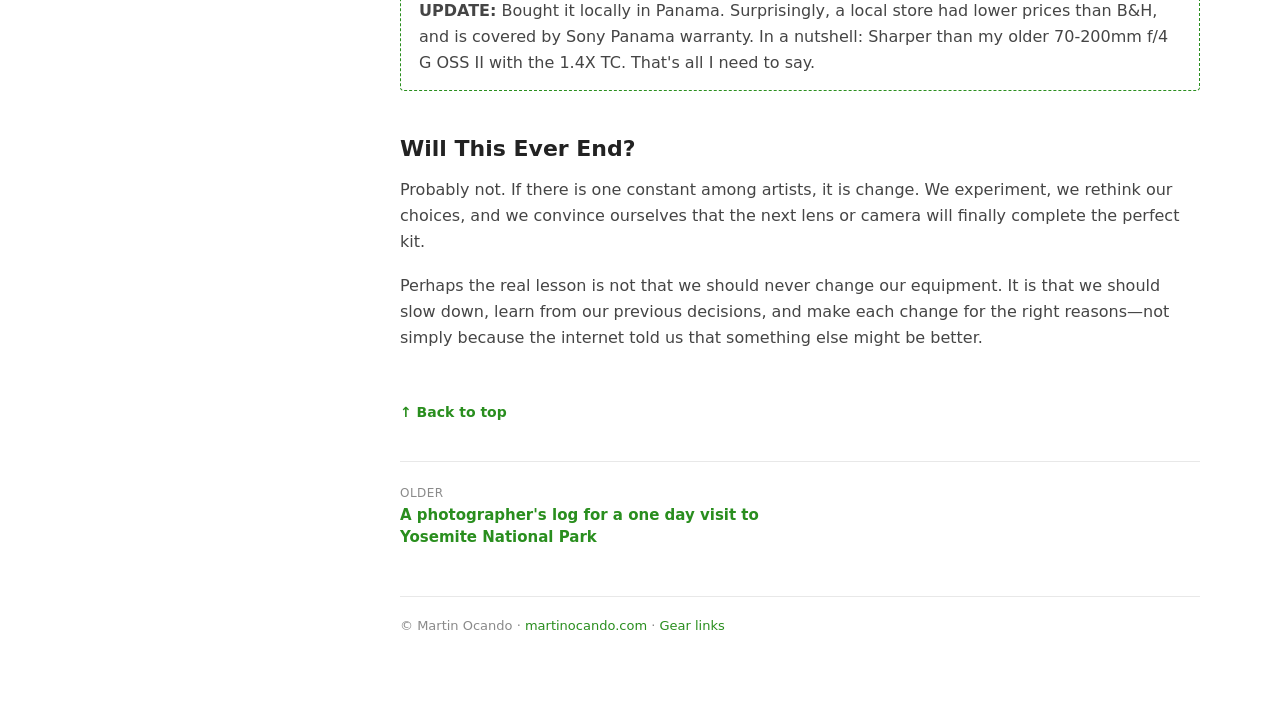
==== commit 5f5cefb7: "Match menu to updated martinocando.com menu" ====
--- a/learning-from-mistakes.html
+++ b/learning-from-mistakes.html
@@ -29,16 +29,15 @@
     </div>
     <div class="group">
       <a class="group-title" href="https://martinocando.com/gear-links">Gear Links</a>
-      <a href="https://allthelinks.martinocando.com/">All the links</a>
+    </div>
+    <div class="group">
+      <a class="nav-link" href="https://allthelinks.martinocando.com/">All The Links</a>
+    </div>
+    <div class="group">
       <a href="https://martinocando.com/purchasing-gear">Gear Buying Advice</a>
     </div>
     <div class="group">
-      <a class="group-title" href="/">Blog</a>
-      <a href="/yosemite">Yosemite log</a>
-      <a href="/my-switch-story">My switch story</a>
-      <a href="/switch-ii">Switch II</a>
-      <a href="/switch-iii">Switch III</a>
-      <a class="current" href="/learning-from-mistakes">Learning from Mistakes</a>
+      <a class="nav-link current" href="/">BLOG</a>
     </div>
     <div class="group">
       <a href="https://martinocando.com/contact">Contact</a>
--- a/style.css
+++ b/style.css
@@ -42,6 +42,7 @@
   font-size: 14px; margin-bottom: 10px; letter-spacing: .02em;
 }
 .site-nav .group a:not(.group-title) { display: block; color: var(--nav); font-weight: 400; line-height: 23px; }
+.site-nav .group a.nav-link { color: var(--heading); font-weight: 700; }
 .site-nav a.current, .site-nav a.current-group { color: var(--accent) !important; font-weight: 700 !important; }
 
 .content { padding: 30px 0 80px; min-width: 0; }
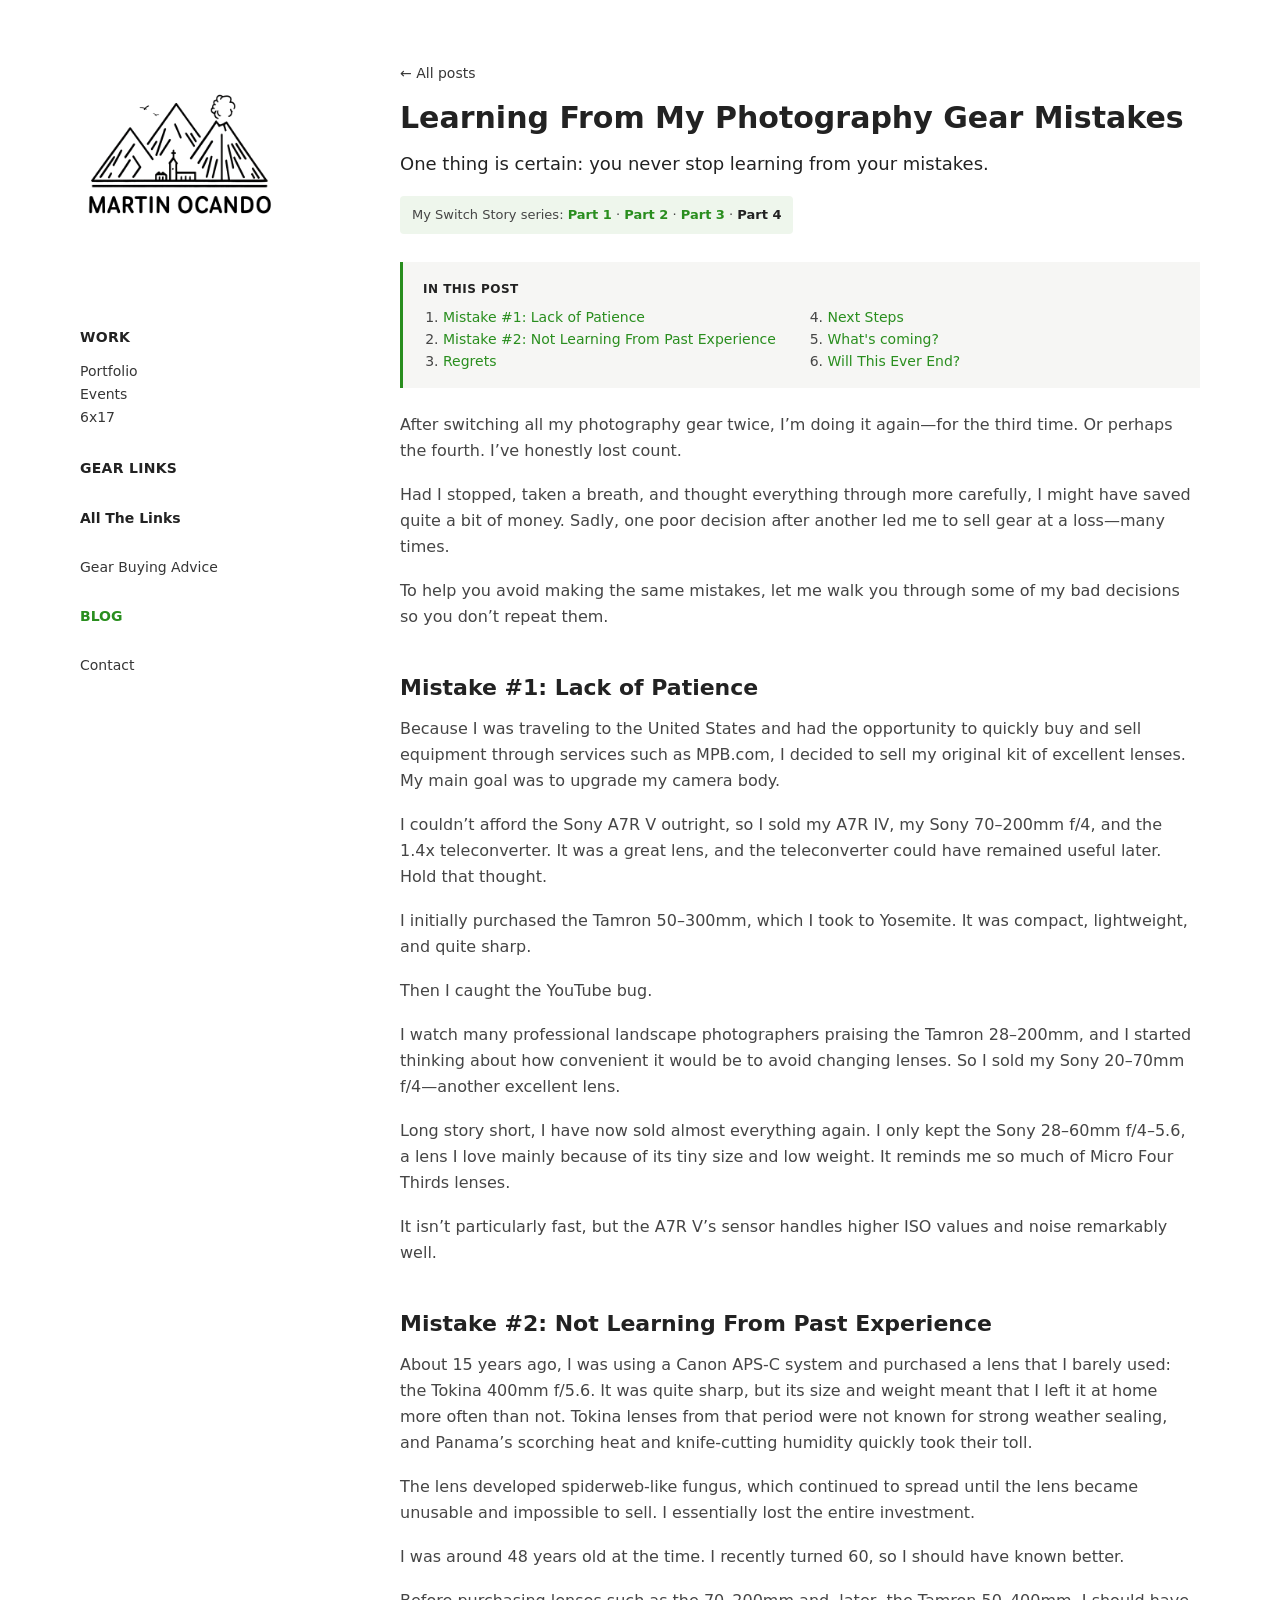
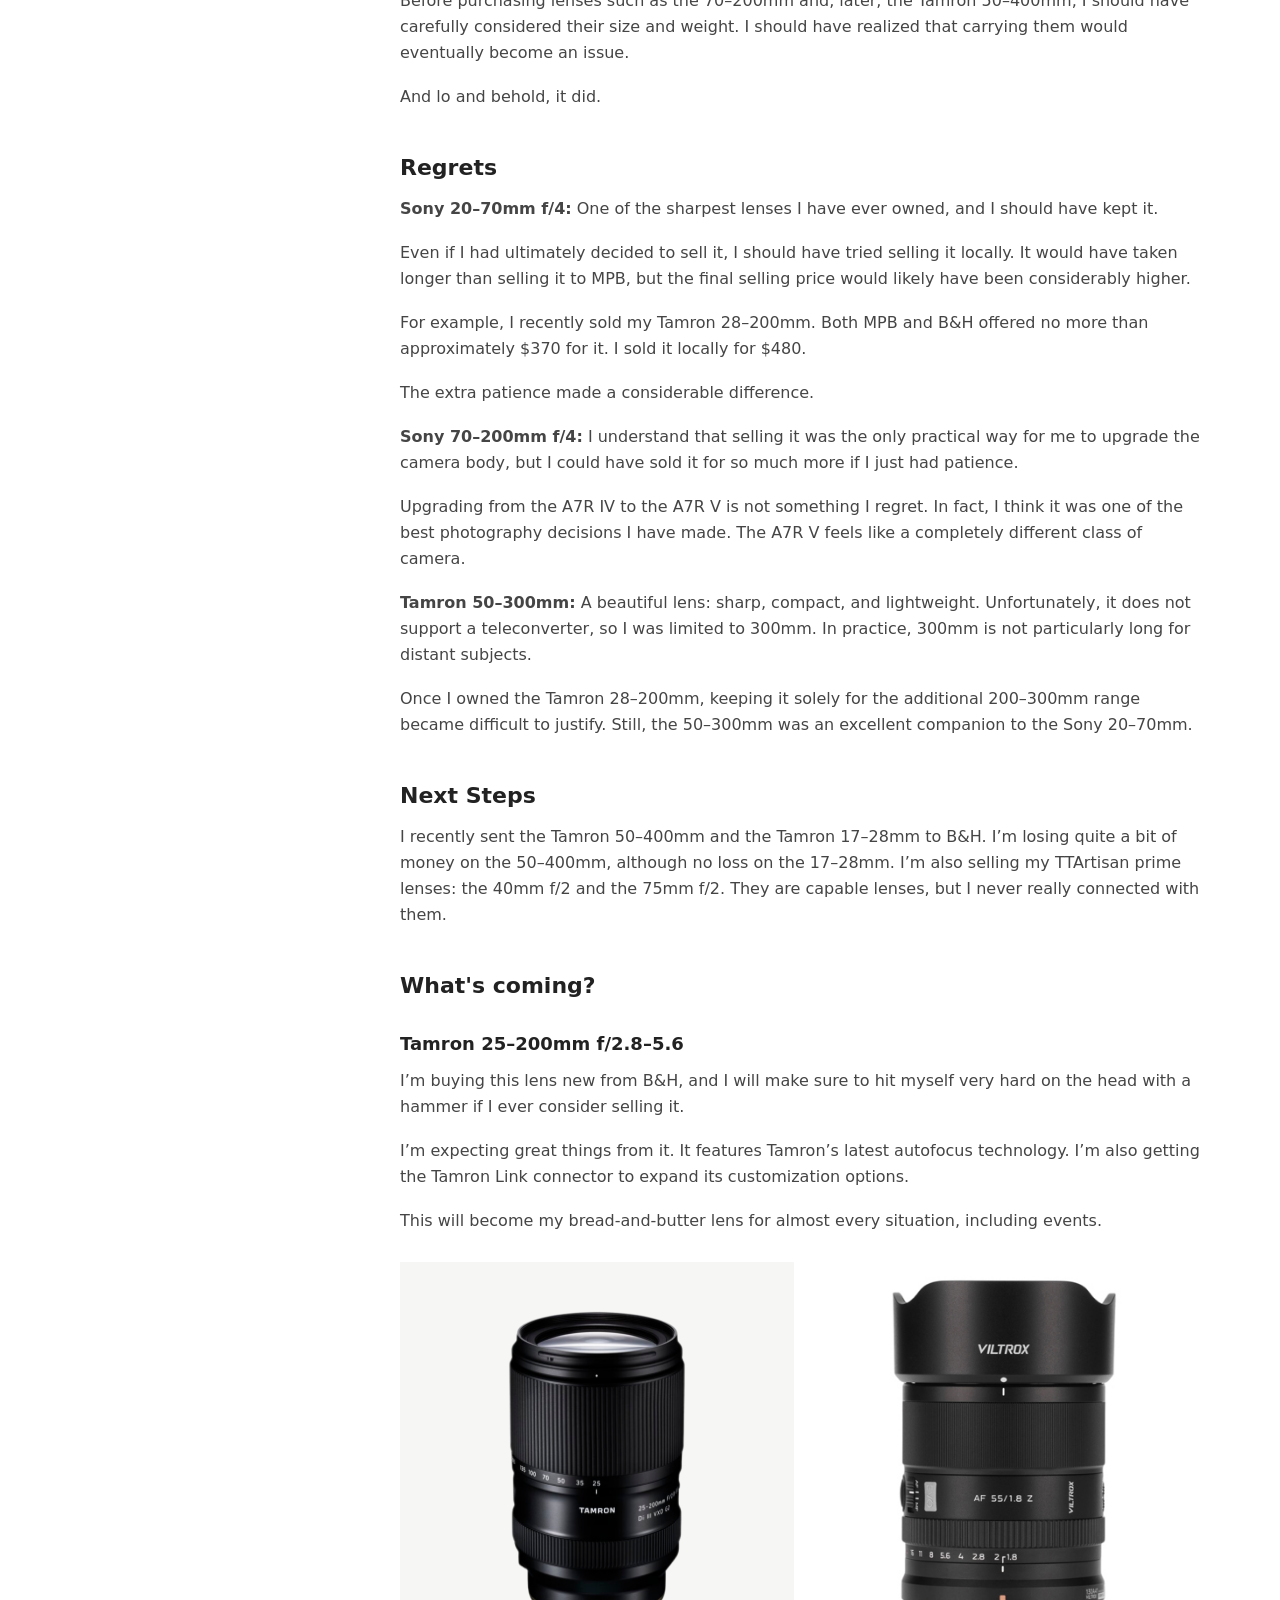
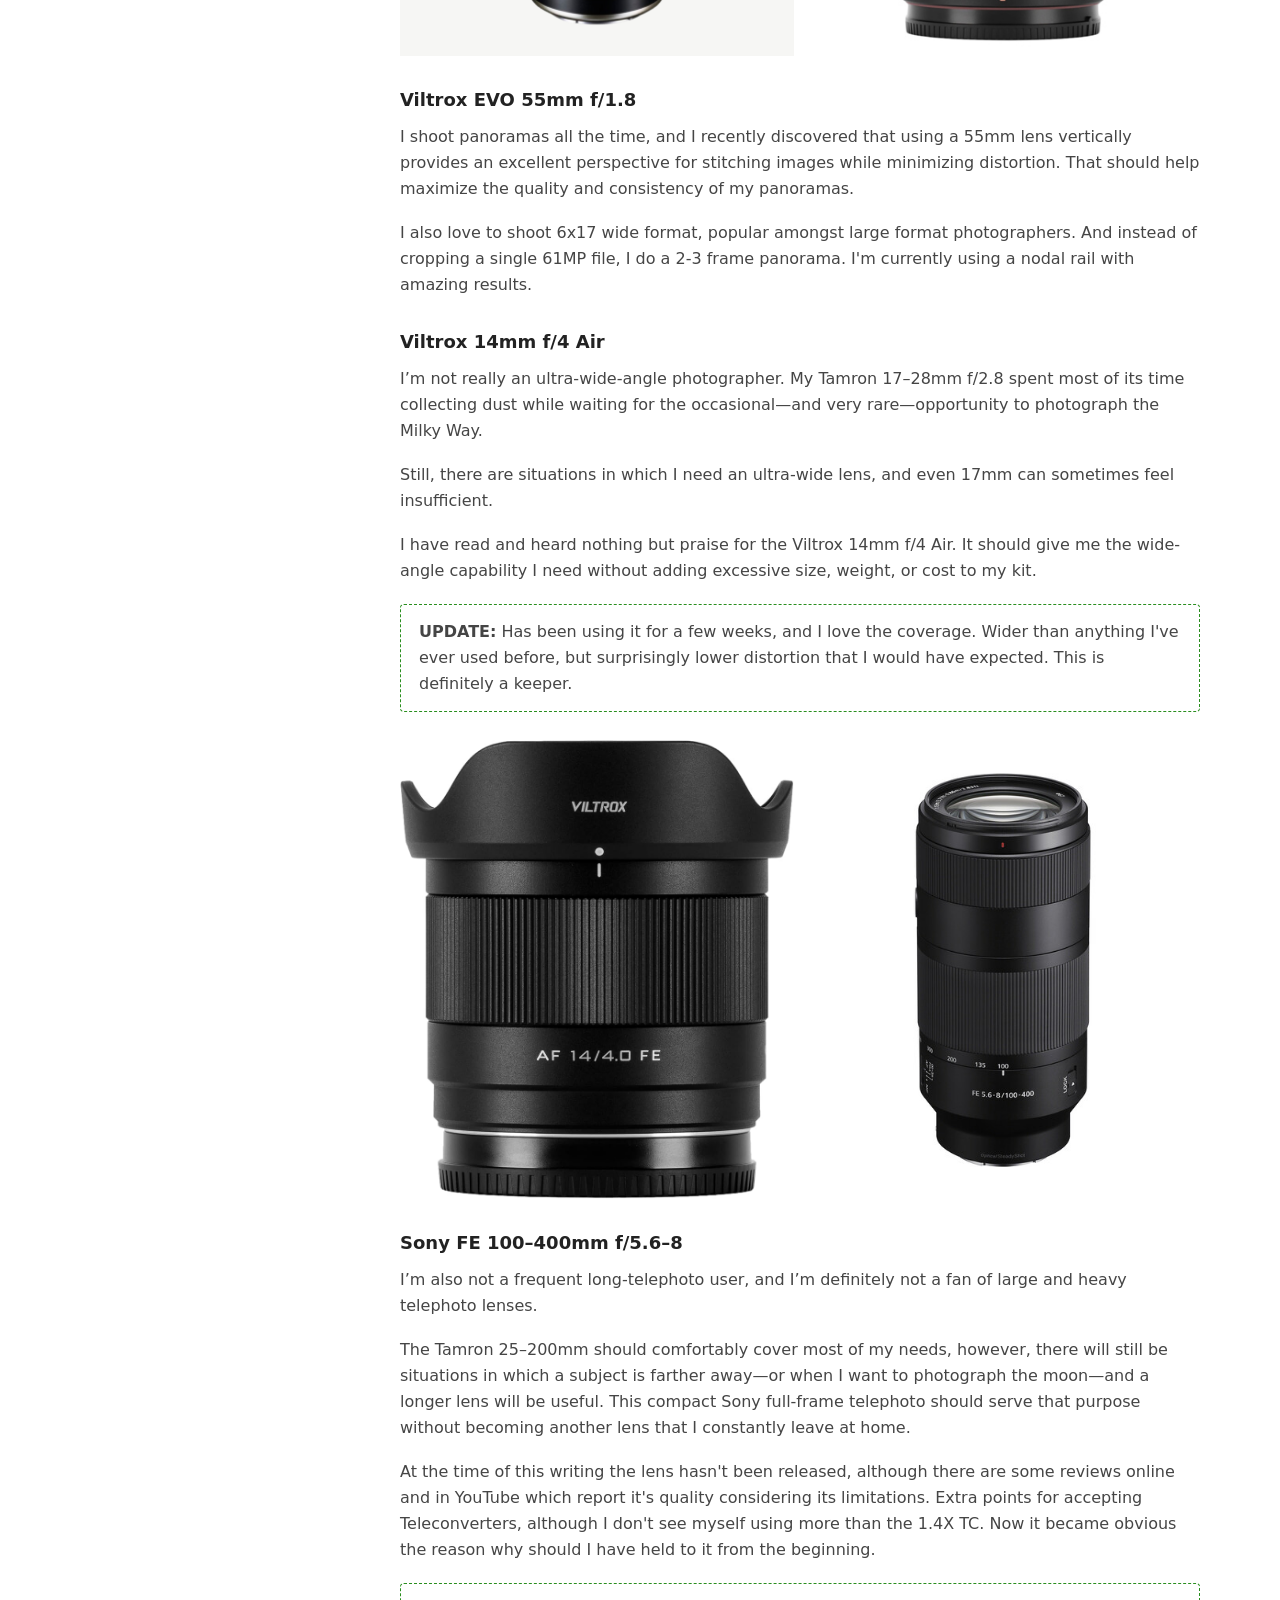
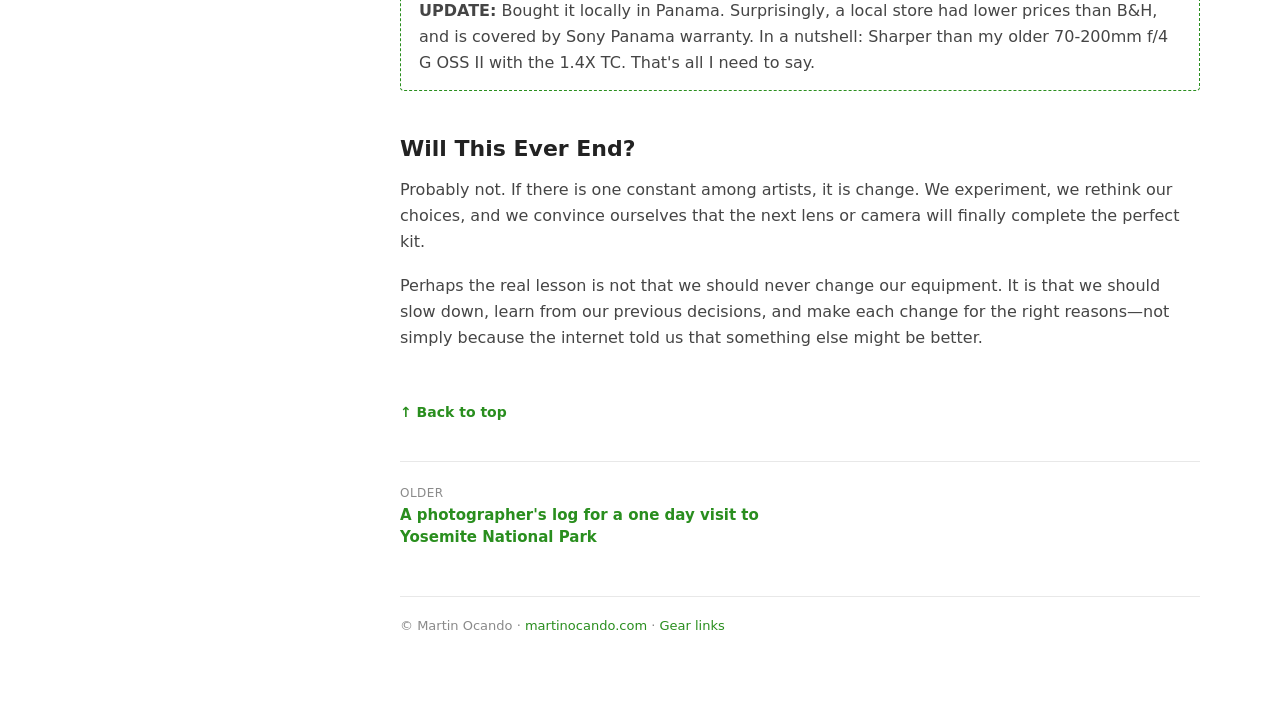
==== commit d8e583c7: "Remove Eventos Panama from menu" ====
--- a/learning-from-mistakes.html
+++ b/learning-from-mistakes.html
@@ -41,11 +41,6 @@
     </div>
     <div class="group">
       <a href="https://martinocando.com/contact">Contact</a>
-    </div>
-    <div class="group">
-      <a class="group-title" href="https://martinocando.com/eventos-panama">Eventos Panama</a>
-      <a href="https://martinocando.com/todos-los-santos">Todos los Santos</a>
-      <a href="https://martinocando.com/bautizos-oct-2026">Bautizos Oct 2026</a>
     </div>
   </nav>
 </aside>
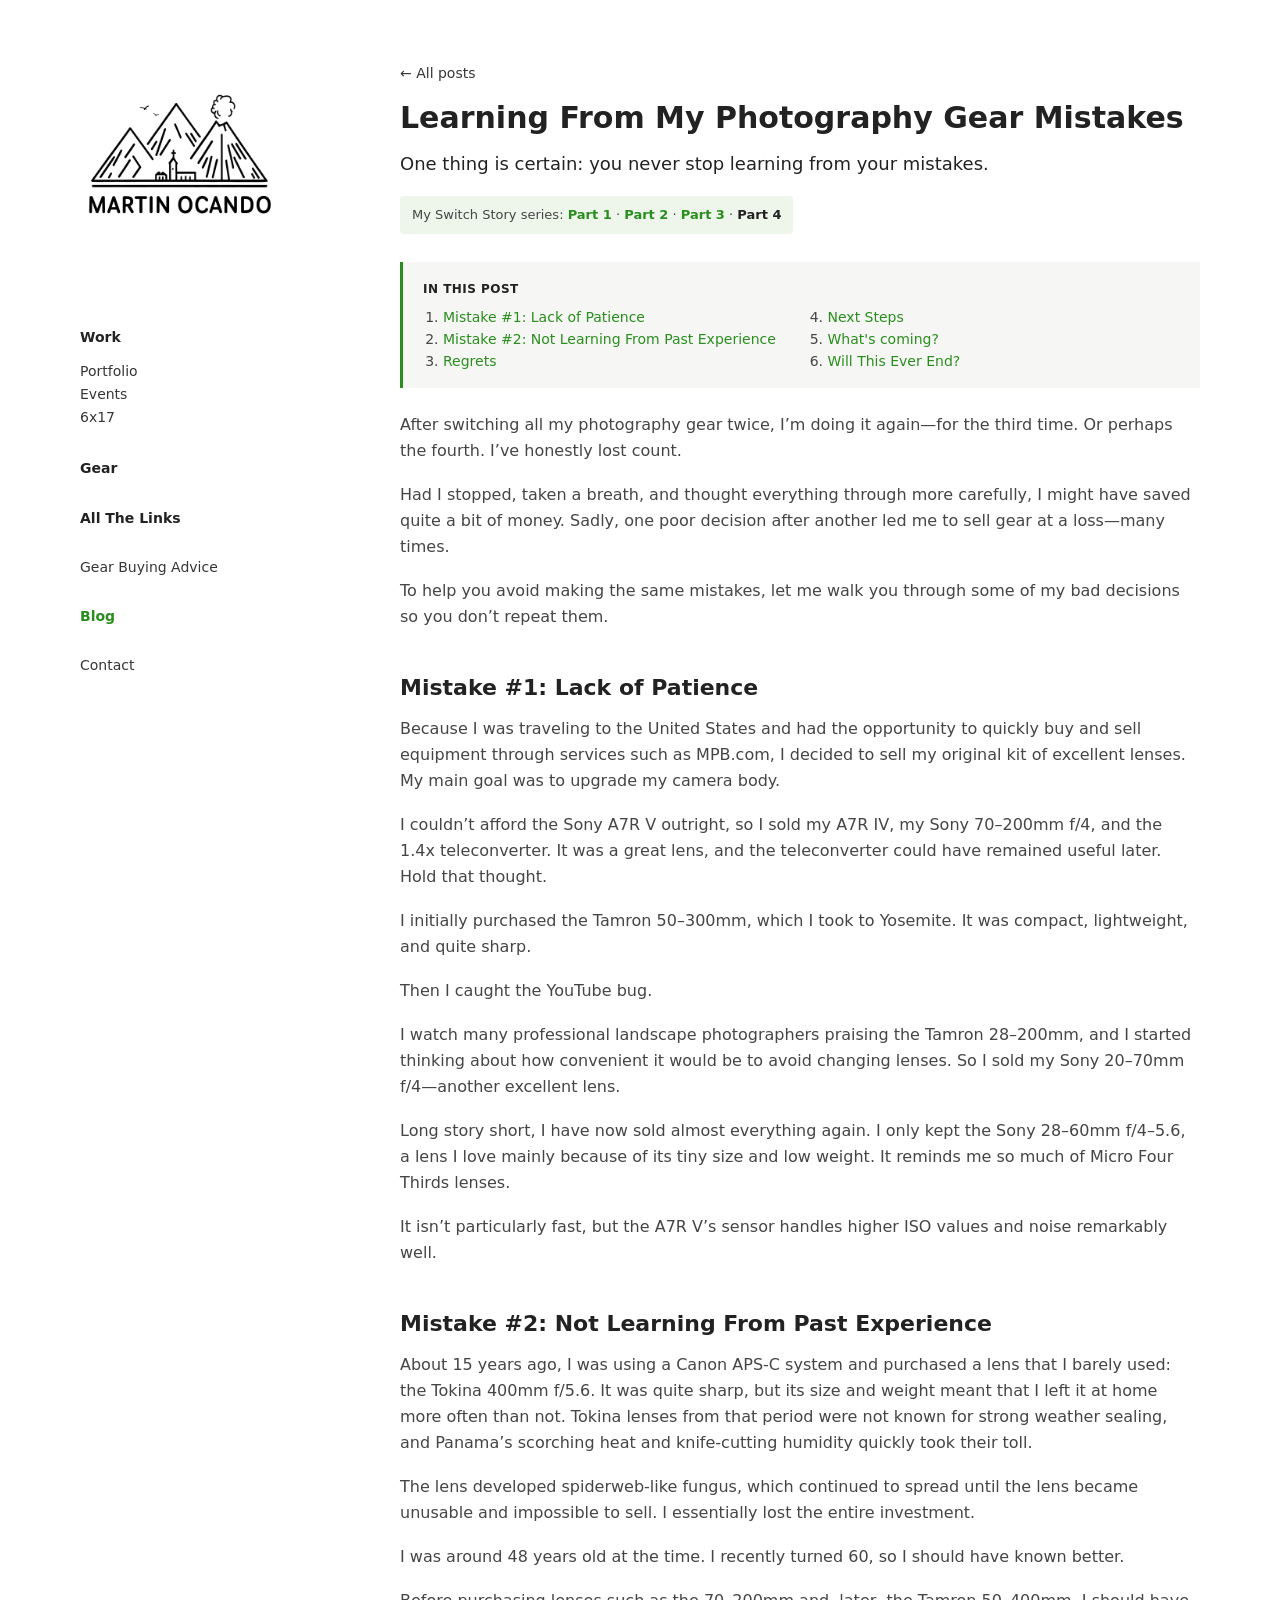
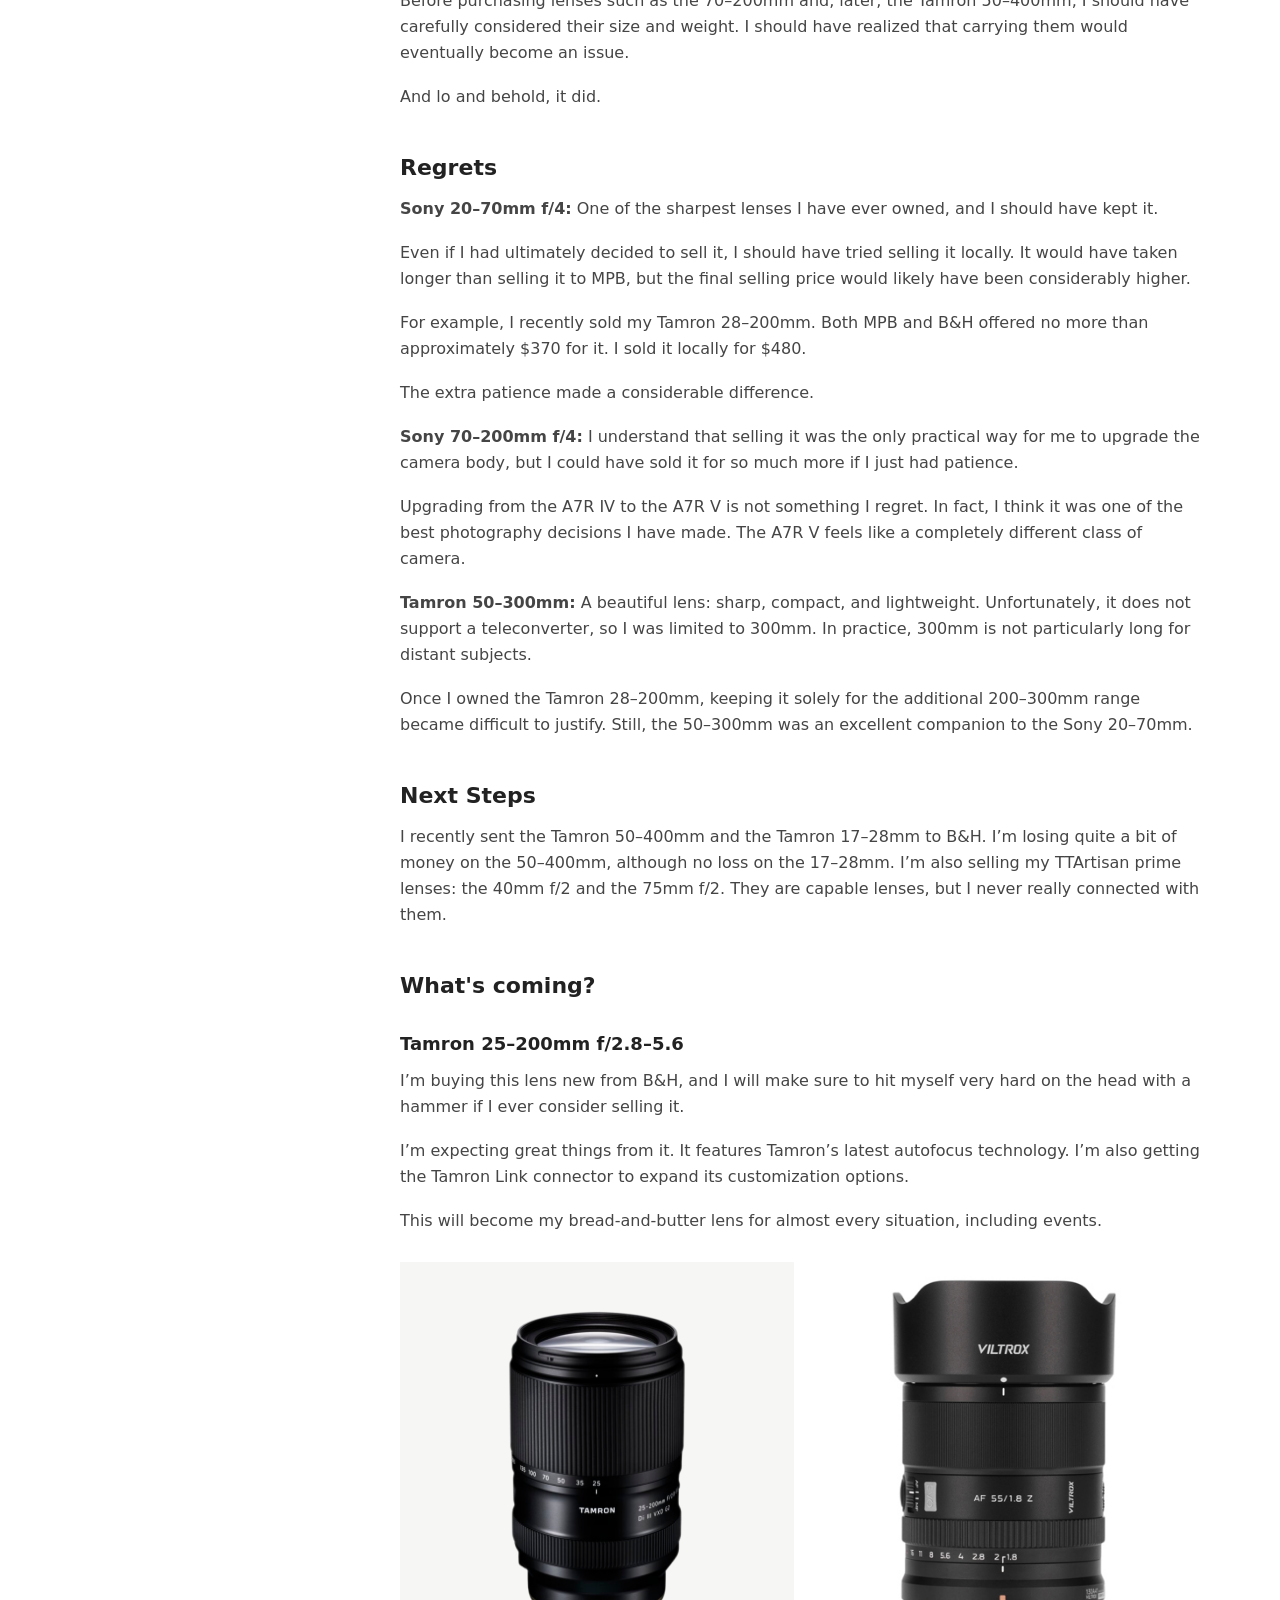
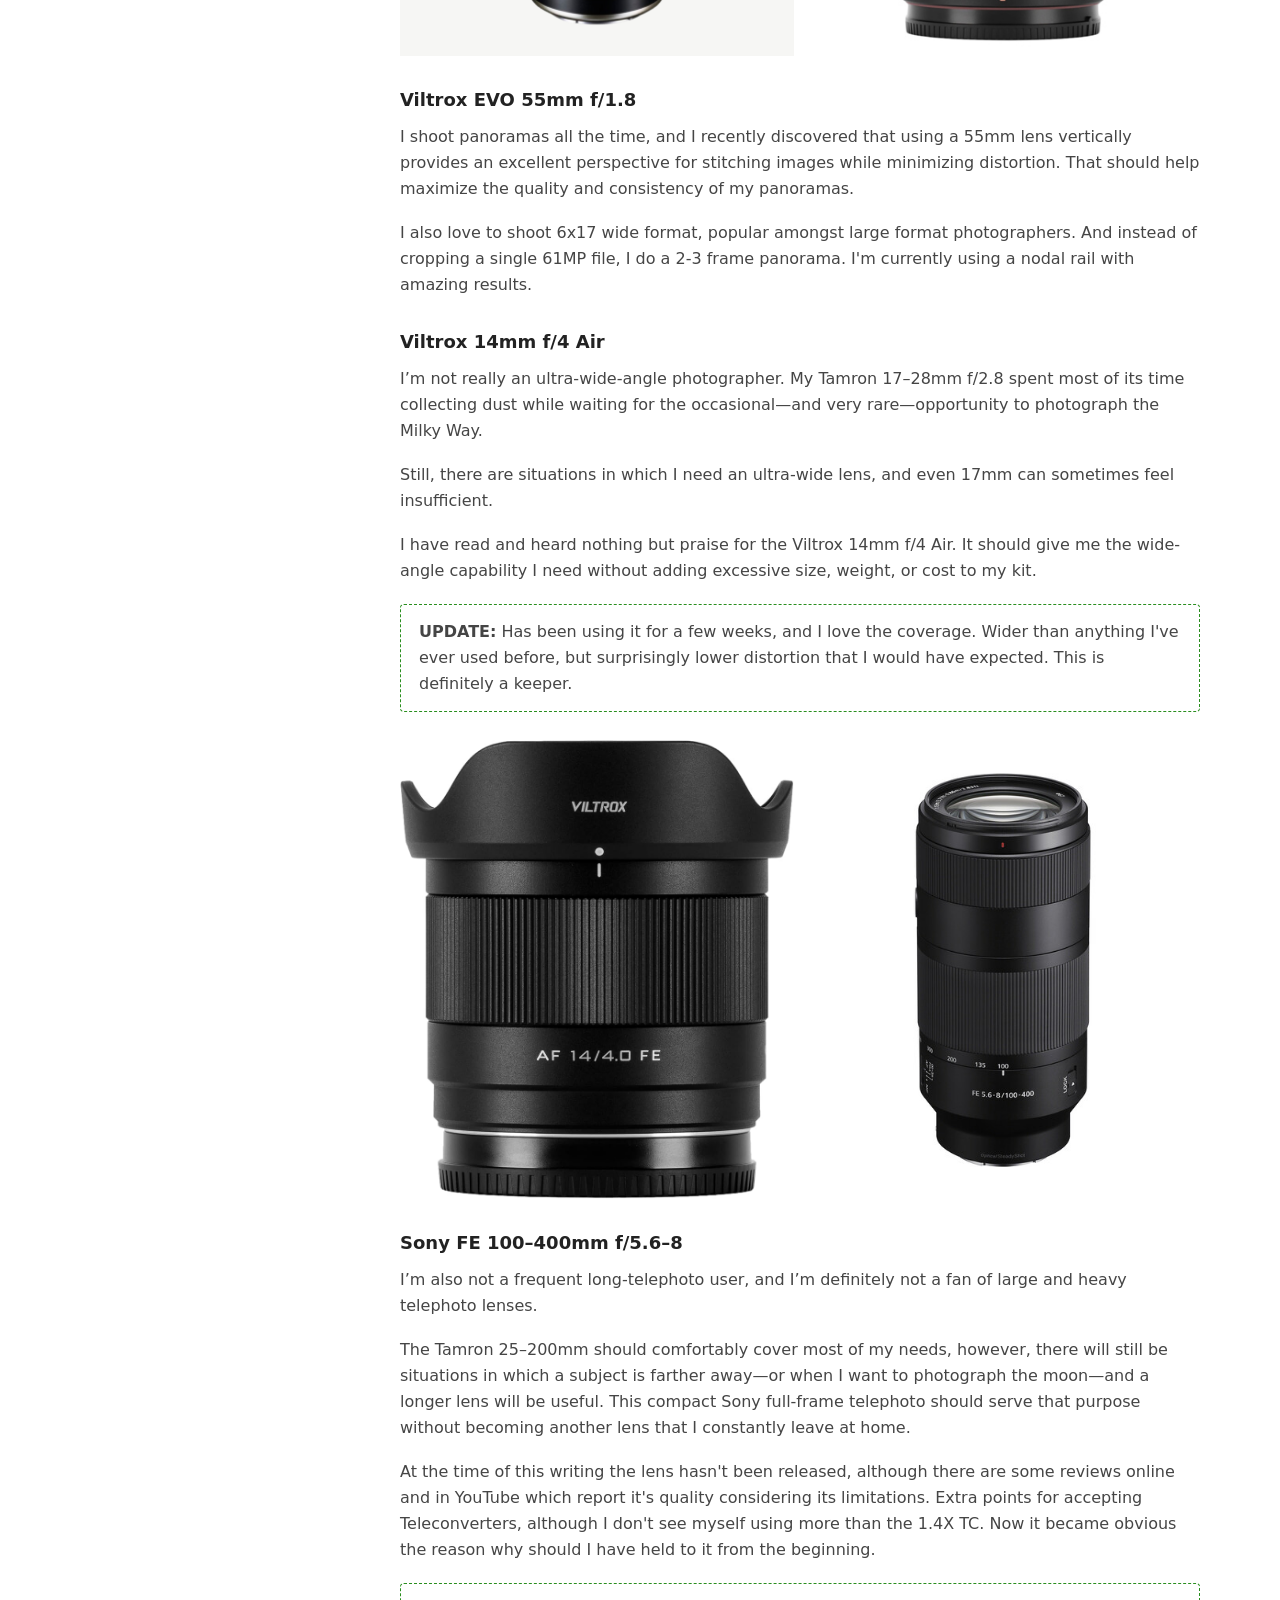
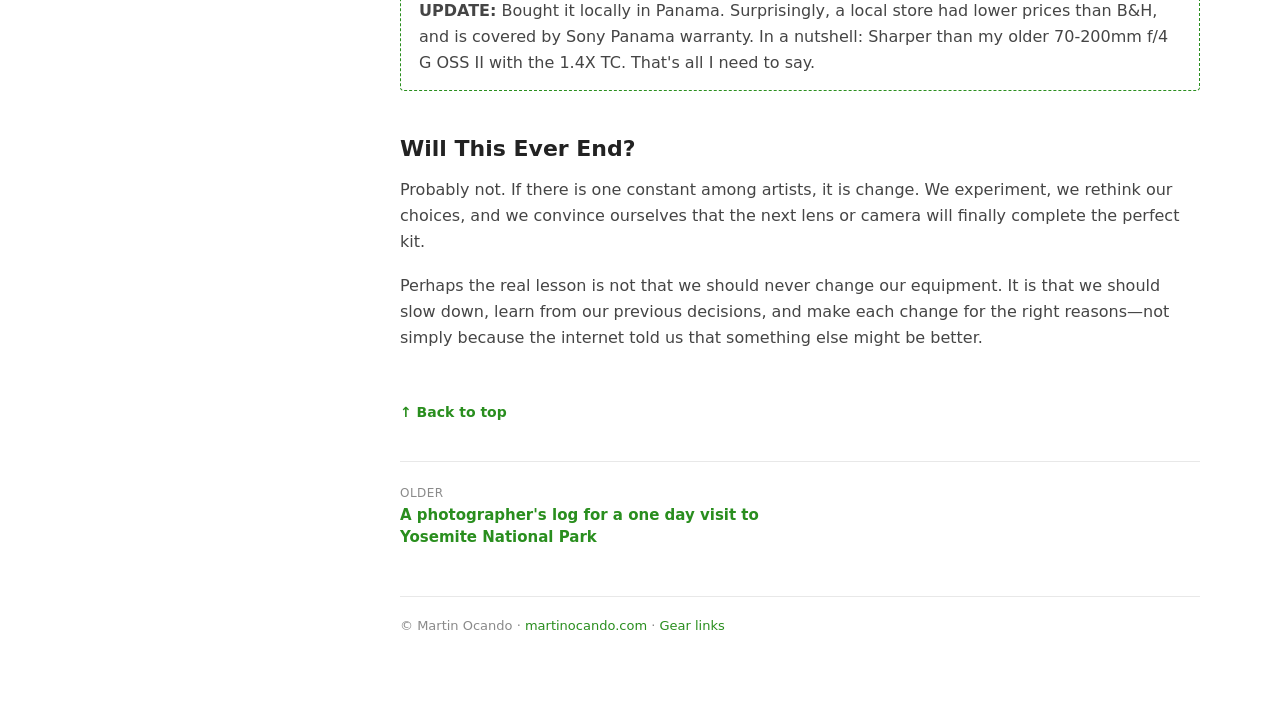
==== commit 2fc00689: "Sync menu names and casing with martinocando.com" ====
--- a/learning-from-mistakes.html
+++ b/learning-from-mistakes.html
@@ -28,7 +28,7 @@
       <a href="https://martinocando.com/6x17-1">6x17</a>
     </div>
     <div class="group">
-      <a class="group-title" href="https://martinocando.com/gear-links">Gear Links</a>
+      <a class="group-title" href="https://martinocando.com/gear-links">Gear</a>
     </div>
     <div class="group">
       <a class="nav-link" href="https://allthelinks.martinocando.com/">All The Links</a>
@@ -37,7 +37,7 @@
       <a href="https://martinocando.com/purchasing-gear">Gear Buying Advice</a>
     </div>
     <div class="group">
-      <a class="nav-link current" href="/">BLOG</a>
+      <a class="nav-link current" href="/">Blog</a>
     </div>
     <div class="group">
       <a href="https://martinocando.com/contact">Contact</a>
--- a/style.css
+++ b/style.css
@@ -38,8 +38,8 @@
 .site-nav { margin-top: 56px; font-size: 14px; }
 .site-nav .group { margin-bottom: 26px; }
 .site-nav .group-title {
-  display: block; color: var(--heading); font-weight: 700; text-transform: uppercase;
-  font-size: 14px; margin-bottom: 10px; letter-spacing: .02em;
+  display: block; color: var(--heading); font-weight: 700;
+  font-size: 14px; margin-bottom: 10px;
 }
 .site-nav .group a:not(.group-title) { display: block; color: var(--nav); font-weight: 400; line-height: 23px; }
 .site-nav .group a.nav-link { color: var(--heading); font-weight: 700; }
